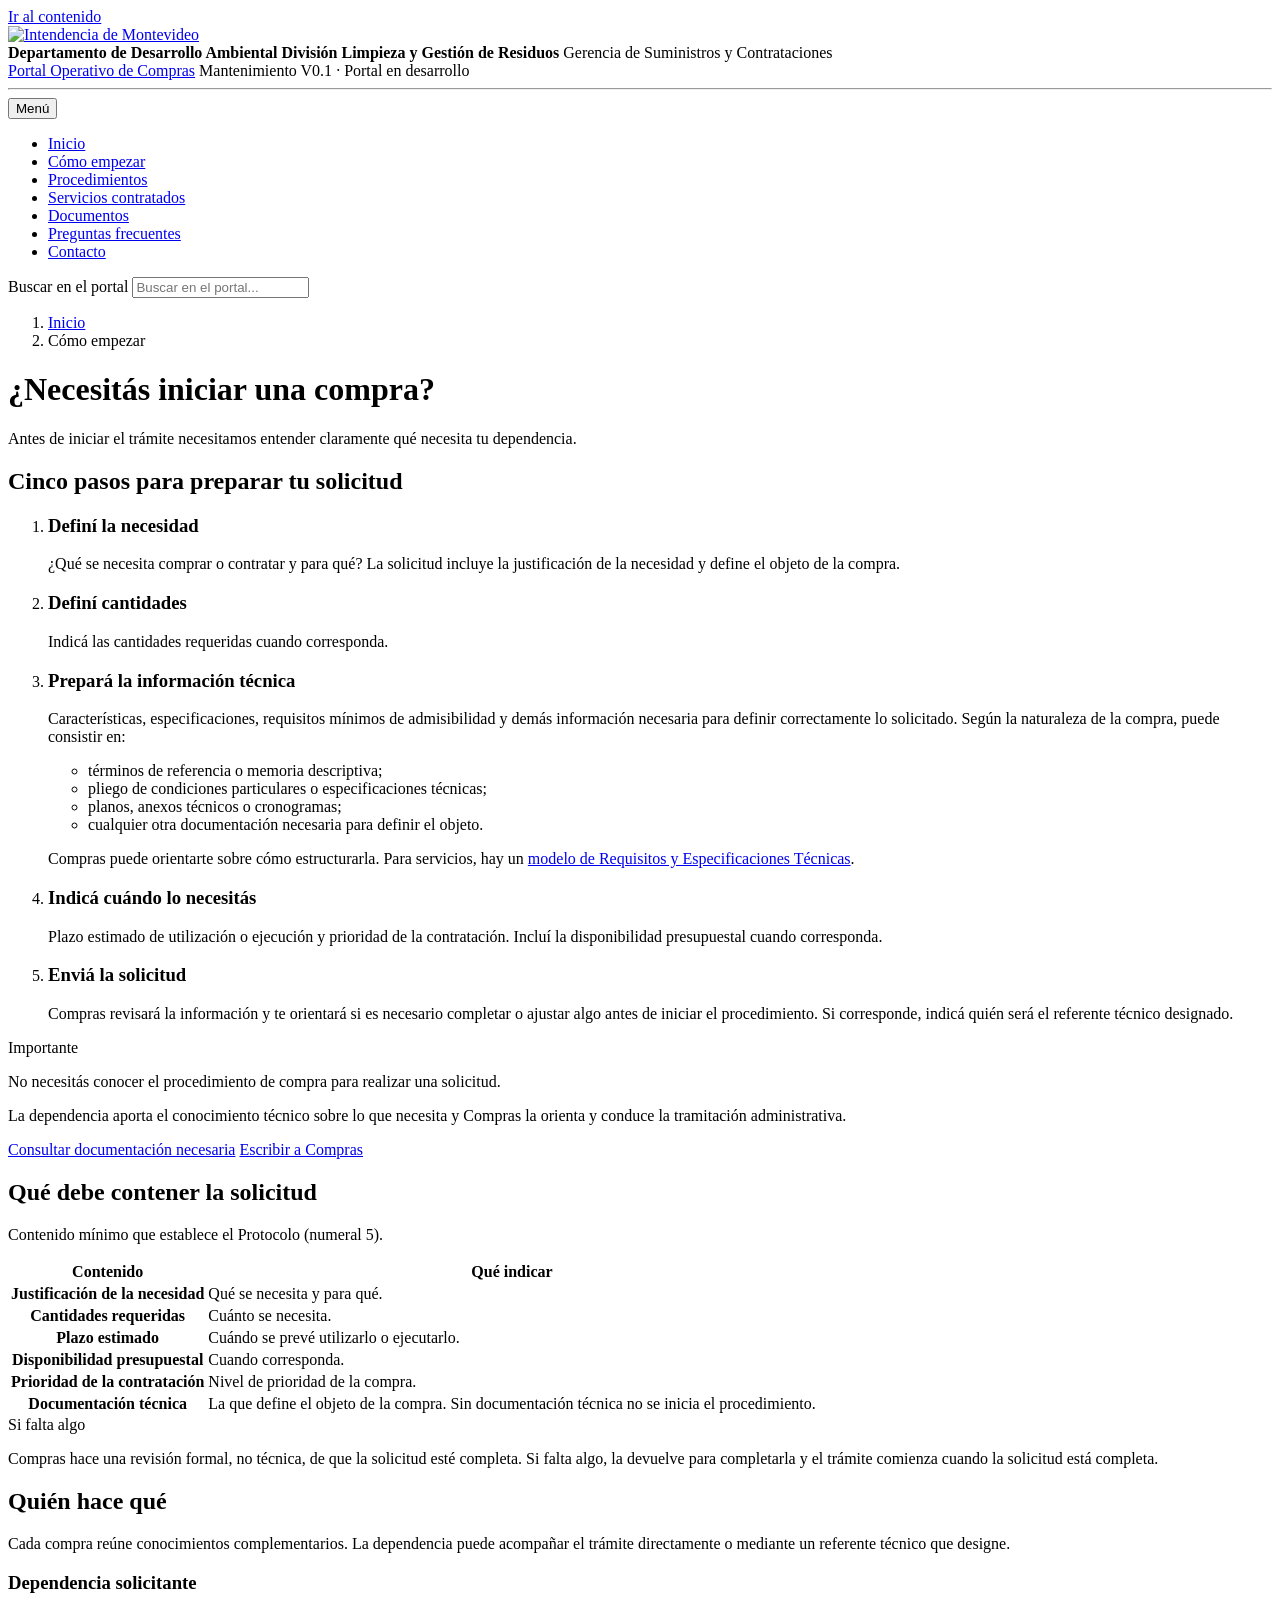
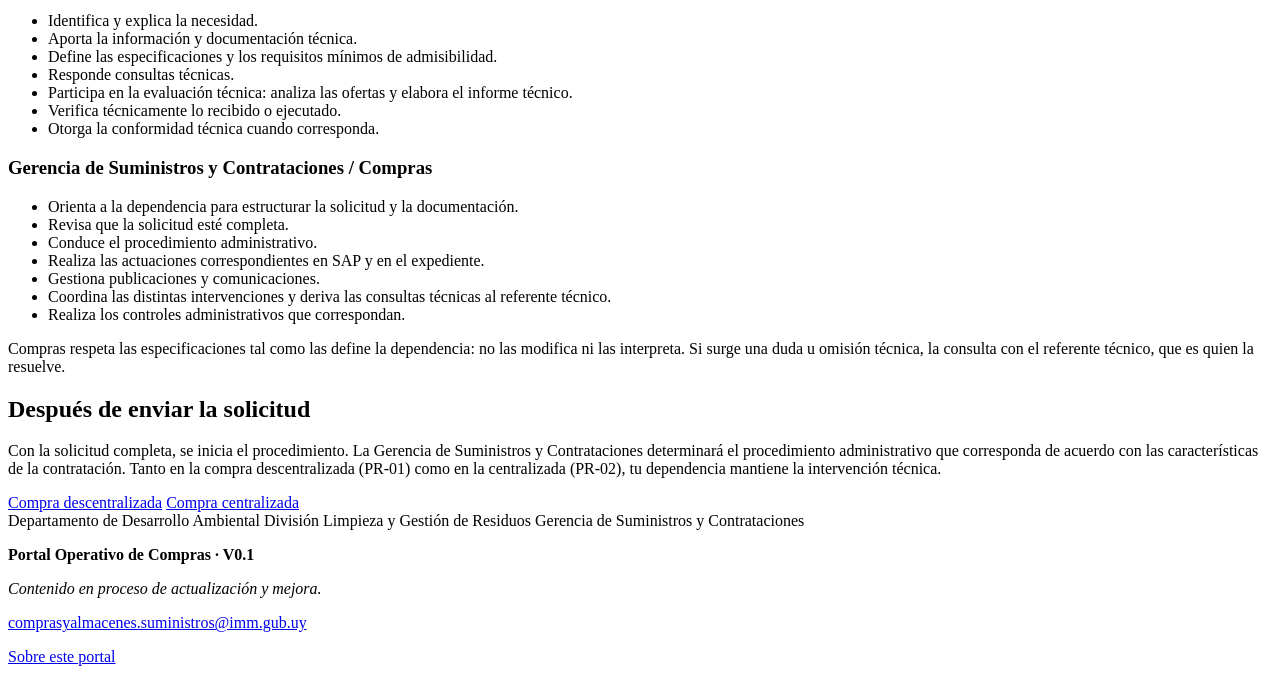
==== como-empezar.html @ 46a8d358 "Add files via upload" ====
<!DOCTYPE html>
<html lang="es-UY">
<head>
  <meta charset="utf-8">
  <meta name="viewport" content="width=device-width, initial-scale=1">
  <title>Cómo empezar · Portal Operativo de Compras</title>
  <meta name="description" content="Qué información preparar y cómo presentar una solicitud de compra.">
  <link rel="stylesheet" href="./css/styles.css">
</head>
<body>
  <a class="skip-link" href="#contenido">Ir al contenido</a>

  <header class="inst-header">
    <div class="container inst-header__inner">
      <div class="inst-brand">
        <!-- EDITAR AQUÍ: logotipo institucional. Reemplazar el archivo assets/img/logo-im.png manteniendo el nombre. -->
        <a href="./index.html" aria-label="Portal Operativo de Compras, inicio">
          <img class="inst-logo" src="./assets/img/logo-im.png" alt="Intendencia de Montevideo" width="190" height="52">
        </a>
        <div class="inst-units">
          <strong class="u-dept">Departamento de Desarrollo Ambiental</strong>
          <strong>División Limpieza y Gestión de Residuos</strong>
          <span>Gerencia de Suministros y Contrataciones</span>
        </div>
      </div>
      <div class="portal-id">
        <a class="portal-id__name" href="./index.html">Portal Operativo de Compras</a>
        <span class="portal-id__sub">Mantenimiento</span>
        <!-- La versión y el estado se editan en js/app.js (CONFIG) -->
        <span class="version-tag"><span data-cfg="version">V0.1</span> · <span data-cfg="estado">Portal en desarrollo</span></span>
      </div>
    </div>
    <hr class="inst-rule">
  </header>

  <nav class="site-nav" aria-label="Navegación principal">
    <div class="container site-nav__inner">
      <button class="nav-toggle" type="button" aria-expanded="false" aria-controls="nav-list">
        <span class="nav-toggle__bars" aria-hidden="true"></span> Menú
      </button>
      <ul class="nav-list" id="nav-list">
          <li><a href="./index.html">Inicio</a></li>
          <li><a href="./como-empezar.html" aria-current="page">Cómo empezar</a></li>
          <li><a href="./procedimientos.html">Procedimientos</a></li>
          <li><a href="./servicios.html">Servicios contratados</a></li>
          <li><a href="./documentos.html">Documentos</a></li>
          <li><a href="./preguntas.html">Preguntas frecuentes</a></li>
          <li><a href="./preguntas.html#contacto">Contacto</a></li>
      </ul>
      <form class="search" id="search-form" role="search" autocomplete="off">
        <label for="search-input">Buscar en el portal</label>
        <input id="search-input" type="search" placeholder="Buscar en el portal..." aria-controls="search-results" aria-expanded="false">
        <ul class="search-results" id="search-results" hidden aria-live="polite"></ul>
      </form>
    </div>
  </nav>

  <main id="contenido" tabindex="-1">
    <div class="container">
      <nav class="breadcrumbs" aria-label="Ruta de navegación">
        <ol><li><a href="./index.html">Inicio</a></li><li aria-current="page">Cómo empezar</li></ol>
      </nav>
    </div>
    <div class="container page-head">
      <h1>¿Necesitás iniciar una compra?</h1>
      <p>Antes de iniciar el trámite necesitamos entender claramente qué necesita tu dependencia.</p>
    </div>

    <section class="section" aria-labelledby="pasos">
      <div class="container">
        <h2 id="pasos">Cinco pasos para preparar tu solicitud</h2>
        <ol class="steps">
          <li>
            <h3>Definí la necesidad</h3>
            <p>¿Qué se necesita comprar o contratar y para qué? La solicitud incluye la justificación de la necesidad y define el objeto de la compra.</p>
          </li>
          <li>
            <h3>Definí cantidades</h3>
            <p>Indicá las cantidades requeridas cuando corresponda.</p>
          </li>
          <li id="documentacion-tecnica">
            <h3>Prepará la información técnica</h3>
            <p>Características, especificaciones, requisitos mínimos de admisibilidad y demás información necesaria para definir correctamente lo solicitado. Según la naturaleza de la compra, puede consistir en:</p>
            <ul>
              <li>términos de referencia o memoria descriptiva;</li>
              <li>pliego de condiciones particulares o especificaciones técnicas;</li>
              <li>planos, anexos técnicos o cronogramas;</li>
              <li>cualquier otra documentación necesaria para definir el objeto.</li>
            </ul>
            <p>Compras puede orientarte sobre cómo estructurarla. Para servicios, hay un <a href="./documentos.html">modelo de Requisitos y Especificaciones Técnicas</a>.</p>
          </li>
          <li>
            <h3>Indicá cuándo lo necesitás</h3>
            <p>Plazo estimado de utilización o ejecución y prioridad de la contratación. Incluí la disponibilidad presupuestal cuando corresponda.</p>
          </li>
          <li>
            <h3>Enviá la solicitud</h3>
            <p>Compras revisará la información y te orientará si es necesario completar o ajustar algo antes de iniciar el procedimiento. Si corresponde, indicá quién será el referente técnico designado.</p>
          </li>
        </ol>

        <div class="notice">
          <span class="notice__label">Importante</span>
          <p>No necesitás conocer el procedimiento de compra para realizar una solicitud.</p>
          <p>La dependencia aporta el conocimiento técnico sobre lo que necesita y Compras la orienta y conduce la tramitación administrativa.</p>
        </div>

        <div class="btn-row">
          <a class="btn" href="./documentos.html">Consultar documentación necesaria</a>
          <a class="btn btn--secondary" data-cfg-mail="Consulta para iniciar una compra" href="mailto:comprasyalmacenes.suministros@imm.gub.uy">Escribir a Compras</a>
        </div>
      </div>
    </section>

    <section class="section section--band" id="contenido-solicitud" aria-labelledby="contenido-titulo">
      <div class="container">
        <h2 id="contenido-titulo">Qué debe contener la solicitud</h2>
        <p class="section-lead">Contenido mínimo que establece el Protocolo (numeral 5).</p>
        <div class="table-wrap">
          <table>
            <thead><tr><th scope="col">Contenido</th><th scope="col">Qué indicar</th></tr></thead>
            <tbody>
              <tr><th scope="row">Justificación de la necesidad</th><td>Qué se necesita y para qué.</td></tr>
              <tr><th scope="row">Cantidades requeridas</th><td>Cuánto se necesita.</td></tr>
              <tr><th scope="row">Plazo estimado</th><td>Cuándo se prevé utilizarlo o ejecutarlo.</td></tr>
              <tr><th scope="row">Disponibilidad presupuestal</th><td>Cuando corresponda.</td></tr>
              <tr><th scope="row">Prioridad de la contratación</th><td>Nivel de prioridad de la compra.</td></tr>
              <tr><th scope="row">Documentación técnica</th><td>La que define el objeto de la compra. Sin documentación técnica no se inicia el procedimiento.</td></tr>
            </tbody>
          </table>
        </div>
        <div class="notice">
          <span class="notice__label">Si falta algo</span>
          <p>Compras hace una revisión formal, no técnica, de que la solicitud esté completa. Si falta algo, la devuelve para completarla y el trámite comienza cuando la solicitud está completa.</p>
        </div>
      </div>
    </section>

    <section class="section" id="quien-hace-que" aria-labelledby="quien-titulo">
      <div class="container">
        <h2 id="quien-titulo">Quién hace qué</h2>
        <p class="section-lead">Cada compra reúne conocimientos complementarios. La dependencia puede acompañar el trámite directamente o mediante un referente técnico que designe.</p>
        <div class="split">
          <div class="split__col">
            <h3>Dependencia solicitante</h3>
            <ul>
              <li>Identifica y explica la necesidad.</li>
              <li>Aporta la información y documentación técnica.</li>
              <li>Define las especificaciones y los requisitos mínimos de admisibilidad.</li>
              <li>Responde consultas técnicas.</li>
              <li>Participa en la evaluación técnica: analiza las ofertas y elabora el informe técnico.</li>
              <li>Verifica técnicamente lo recibido o ejecutado.</li>
              <li>Otorga la conformidad técnica cuando corresponda.</li>
            </ul>
          </div>
          <div class="split__col split__col--compras">
            <h3>Gerencia de Suministros y Contrataciones / Compras</h3>
            <ul>
              <li>Orienta a la dependencia para estructurar la solicitud y la documentación.</li>
              <li>Revisa que la solicitud esté completa.</li>
              <li>Conduce el procedimiento administrativo.</li>
              <li>Realiza las actuaciones correspondientes en SAP y en el expediente.</li>
              <li>Gestiona publicaciones y comunicaciones.</li>
              <li>Coordina las distintas intervenciones y deriva las consultas técnicas al referente técnico.</li>
              <li>Realiza los controles administrativos que correspondan.</li>
            </ul>
          </div>
        </div>
        <p class="measure">Compras respeta las especificaciones tal como las define la dependencia: no las modifica ni las interpreta. Si surge una duda u omisión técnica, la consulta con el referente técnico, que es quien la resuelve.</p>
      </div>
    </section>

    <section class="section section--band" aria-labelledby="despues-solicitud">
      <div class="container">
        <h2 id="despues-solicitud">Después de enviar la solicitud</h2>
        <p class="measure">Con la solicitud completa, se inicia el procedimiento. La Gerencia de Suministros y Contrataciones determinará el procedimiento administrativo que corresponda de acuerdo con las características de la contratación. Tanto en la compra descentralizada (PR-01) como en la centralizada (PR-02), tu dependencia mantiene la intervención técnica.</p>
        <div class="btn-row">
          <a class="btn btn--secondary" href="./procedimientos.html#pr01">Compra descentralizada</a>
          <a class="btn btn--secondary" href="./procedimientos.html#pr02">Compra centralizada</a>
        </div>
      </div>
    </section>
  </main>

  <footer class="site-footer">
    <div class="container site-footer__inner">
      <div class="footer-units">
        <span class="u-dept">Departamento de Desarrollo Ambiental</span>
        <span>División Limpieza y Gestión de Residuos</span>
        <span>Gerencia de Suministros y Contrataciones</span>
      </div>
      <div class="footer-meta">
        <p><strong>Portal Operativo de Compras · <span data-cfg="version">V0.1</span></strong></p>
        <p><em data-cfg="aviso">Contenido en proceso de actualización y mejora.</em></p>
        <p><a data-cfg-mail="" href="mailto:comprasyalmacenes.suministros@imm.gub.uy"><span data-cfg="correo">comprasyalmacenes.suministros@imm.gub.uy</span></a></p>
        <p><a href="./index.html#sobre">Sobre este portal</a></p>
      </div>
    </div>
  </footer>

  <script src="./js/app.js"></script>
</body>
</html>
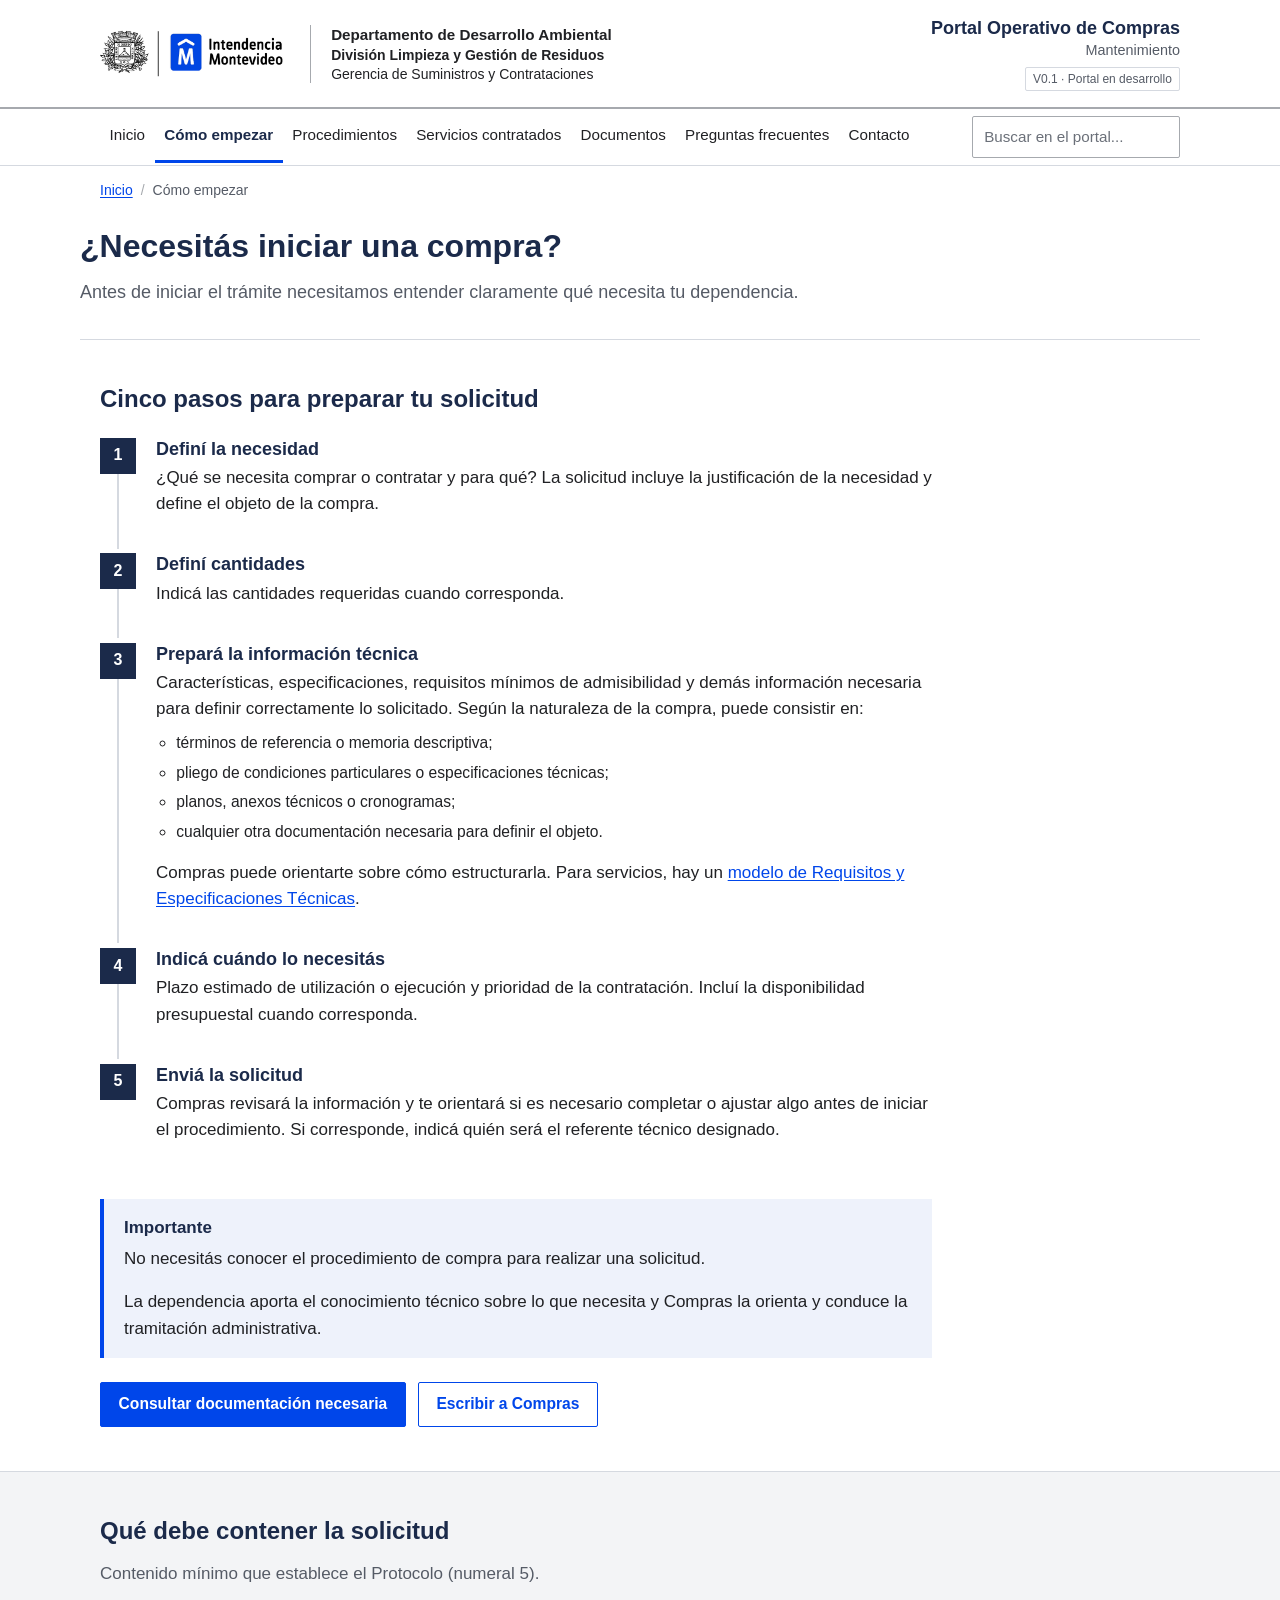
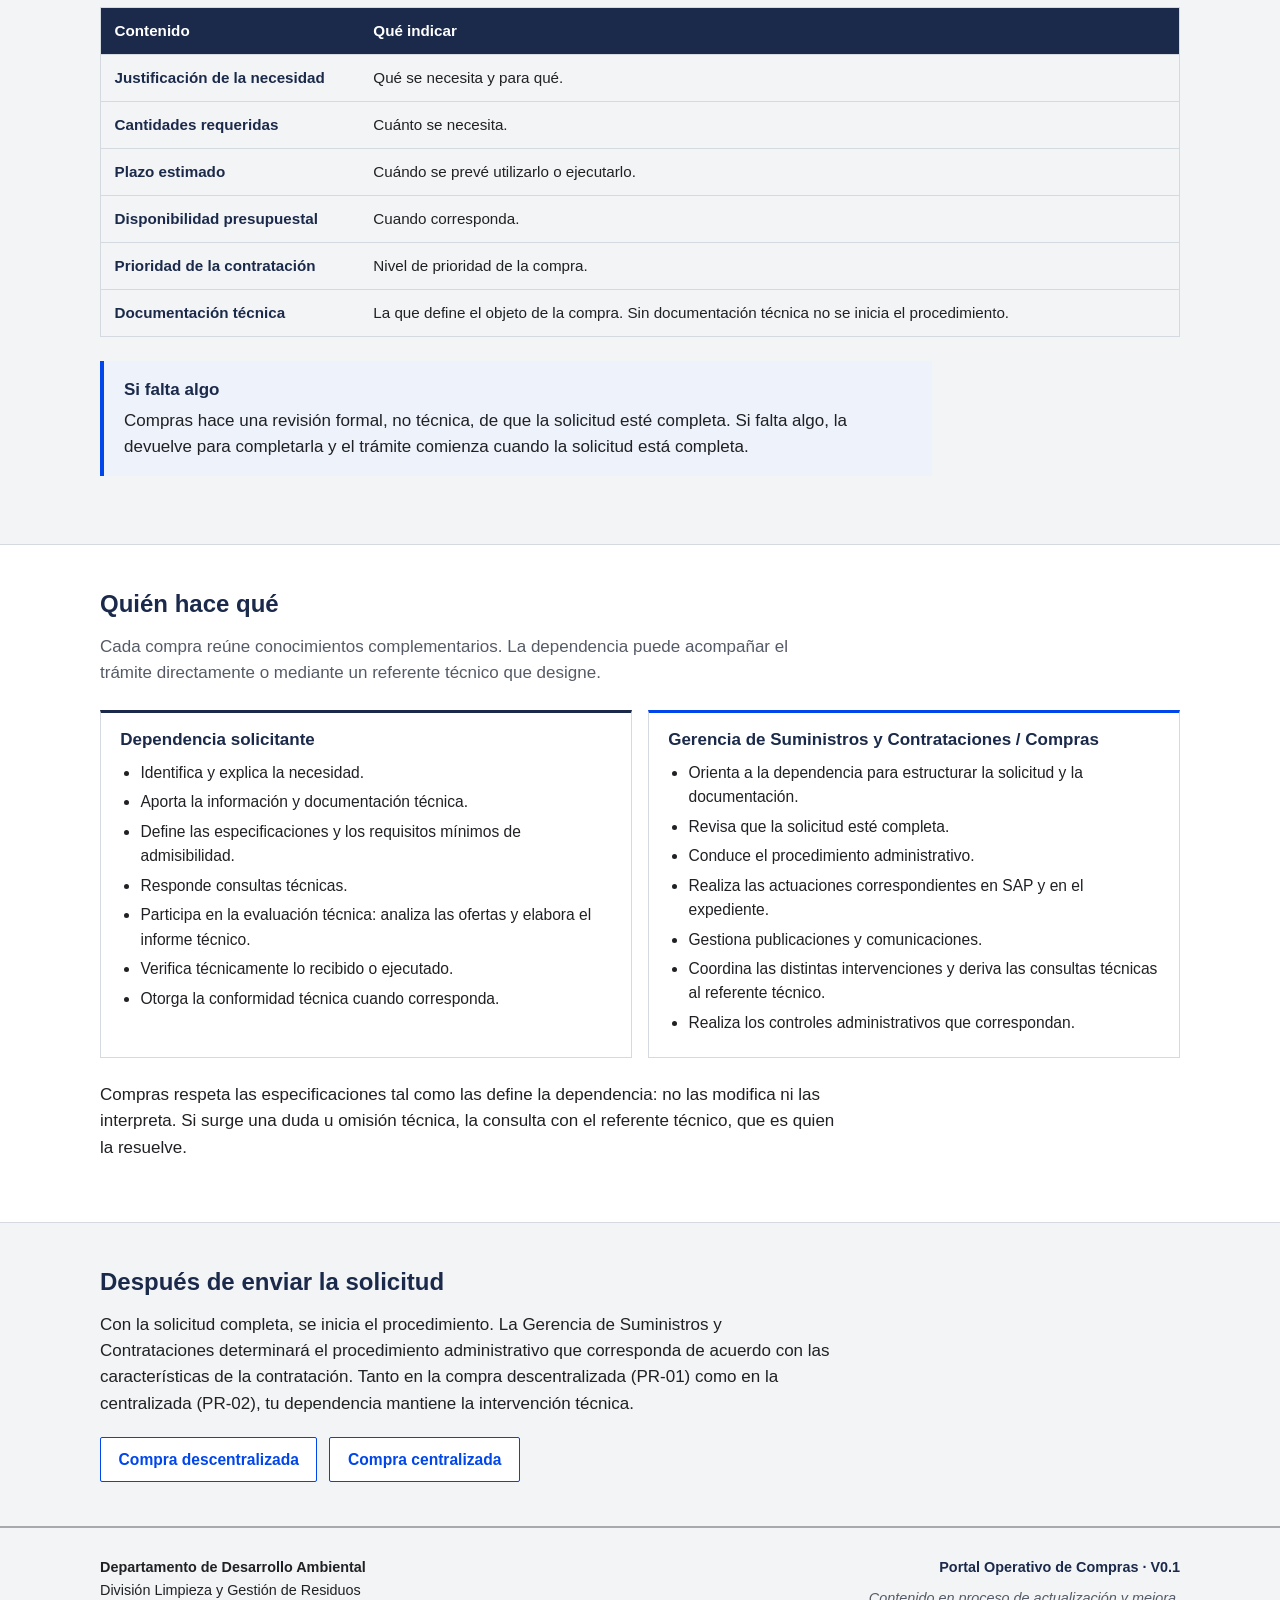
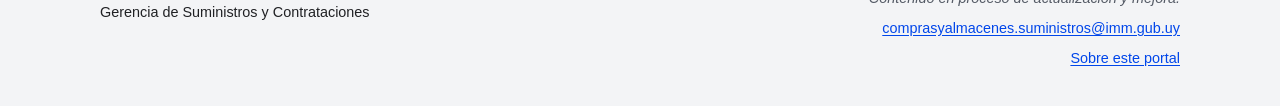
==== commit 115b804b: "correccion" ====
--- a/como-empezar.html
+++ b/como-empezar.html
@@ -5,7 +5,7 @@
   <meta name="viewport" content="width=device-width, initial-scale=1">
   <title>Cómo empezar · Portal Operativo de Compras</title>
   <meta name="description" content="Qué información preparar y cómo presentar una solicitud de compra.">
-  <link rel="stylesheet" href="./css/styles.css">
+  <link rel="stylesheet" href="./styles.css">
 </head>
 <body>
   <a class="skip-link" href="#contenido">Ir al contenido</a>
@@ -15,7 +15,7 @@
       <div class="inst-brand">
         <!-- EDITAR AQUÍ: logotipo institucional. Reemplazar el archivo assets/img/logo-im.png manteniendo el nombre. -->
         <a href="./index.html" aria-label="Portal Operativo de Compras, inicio">
-          <img class="inst-logo" src="./assets/img/logo-im.png" alt="Intendencia de Montevideo" width="190" height="52">
+          <img class="inst-logo" src="./logo-im.png" alt="Intendencia de Montevideo" width="190" height="52">
         </a>
         <div class="inst-units">
           <strong class="u-dept">Departamento de Desarrollo Ambiental</strong>
@@ -198,6 +198,6 @@
     </div>
   </footer>
 
-  <script src="./js/app.js"></script>
+  <script src="./app.js"></script>
 </body>
 </html>
--- a/styles.css
+++ b/styles.css
@@ -0,0 +1,455 @@
+/* =========================================================
+   Portal Operativo de Compras · estilos
+   Paleta tomada de los procedimientos PR-01/02/03:
+   azul marino de flujogramas, grises claros, líneas finas.
+   ========================================================= */
+
+:root {
+  --navy: #1B2A4A;        /* títulos, encabezados de tabla, bloques de proceso */
+  --blue: #0046EA;        /* acento institucional (logotipo IM) */
+  --blue-dark: #0036B5;
+  --ink: #202124;         /* texto principal */
+  --muted: #555B66;       /* texto secundario */
+  --line: #D5D9E0;        /* líneas finas */
+  --rule: #A6A9AE;        /* línea gris del encabezado documental */
+  --band: #F3F4F6;        /* fondos de franja */
+  --tint: #EEF2FB;        /* fondo de aviso informativo */
+  --warn: #8A4B08;        /* aviso de atención (texto y borde) */
+  --warn-bg: #FBF4EA;
+  --white: #FFFFFF;
+  --radius: 2px;
+  --maxw: 1120px;
+  --font: Arial, "Helvetica Neue", Helvetica, sans-serif;
+}
+
+*, *::before, *::after { box-sizing: border-box; }
+
+html { font-size: 100%; -webkit-text-size-adjust: 100%; scroll-padding-top: 1rem; }
+
+body {
+  margin: 0;
+  font-family: var(--font);
+  font-size: 1.0625rem;
+  line-height: 1.55;
+  color: var(--ink);
+  background: var(--white);
+}
+
+img { max-width: 100%; height: auto; }
+
+a { color: var(--blue); text-underline-offset: 2px; }
+a:hover { color: var(--blue-dark); }
+
+:focus-visible {
+  outline: 3px solid var(--blue);
+  outline-offset: 2px;
+}
+
+h1, h2, h3, h4 { color: var(--navy); line-height: 1.25; margin: 0 0 .6em; }
+h1 { font-size: 2rem; }
+h2 { font-size: 1.5rem; }
+h3 { font-size: 1.1875rem; }
+h4 { font-size: 1.0625rem; }
+p { margin: 0 0 1em; }
+ul, ol { margin: 0 0 1em; padding-left: 1.3em; }
+li { margin-bottom: .35em; }
+
+.container { max-width: var(--maxw); margin: 0 auto; padding: 0 1.25rem; }
+.measure { max-width: 46rem; }
+
+.skip-link {
+  position: absolute; left: -9999px; top: 0;
+  background: var(--navy); color: var(--white); padding: .6rem 1rem; z-index: 100;
+}
+.skip-link:focus { left: .5rem; top: .5rem; color: var(--white); }
+
+.visually-hidden {
+  position: absolute !important; width: 1px; height: 1px; overflow: hidden;
+  clip: rect(0 0 0 0); white-space: nowrap;
+}
+
+/* ---------- Encabezado institucional ---------- */
+
+.inst-header { background: var(--white); }
+.inst-header__inner {
+  display: flex; align-items: center; justify-content: space-between;
+  gap: 1.5rem; padding-top: 1.1rem; padding-bottom: 1rem;
+}
+.inst-brand { display: flex; align-items: center; gap: 1.25rem; min-width: 0; }
+.inst-logo { display: block; height: 52px; width: auto; }
+.inst-logo-fallback {
+  font-weight: 700; color: var(--navy); font-size: .95rem; letter-spacing: .02em;
+}
+.inst-units { border-left: 1px solid var(--rule); padding-left: 1.25rem; font-size: .875rem; line-height: 1.35; }
+.inst-units strong { display: block; color: var(--ink); }
+.inst-units .u-dept { font-size: .95rem; }
+.inst-units span { display: block; color: var(--ink); }
+
+.portal-id { text-align: right; flex-shrink: 0; }
+.portal-id__name { display: block; font-weight: 700; color: var(--navy); font-size: 1.125rem; line-height: 1.2; text-decoration: none; }
+.portal-id__name:hover { color: var(--navy); text-decoration: underline; }
+.portal-id__sub { display: block; color: var(--muted); font-size: .9rem; }
+.version-tag {
+  display: inline-block; margin-top: .35rem; font-size: .75rem; color: var(--muted);
+  border: 1px solid var(--line); padding: .1rem .45rem; border-radius: var(--radius);
+}
+
+.inst-rule { border: 0; border-top: 2px solid var(--rule); margin: 0; }
+
+/* ---------- Navegación ---------- */
+
+.site-nav { border-bottom: 1px solid var(--line); background: var(--white); }
+.site-nav__inner { display: flex; align-items: stretch; justify-content: space-between; gap: 1rem; }
+.nav-list { list-style: none; margin: 0; padding: 0; display: flex; flex-wrap: wrap; }
+.nav-list li { margin: 0; }
+.nav-list a {
+  display: block; padding: .85rem .6rem; color: var(--ink); text-decoration: none;
+  font-size: .95rem; border-bottom: 3px solid transparent;
+}
+.nav-list a:hover { color: var(--navy); border-bottom-color: var(--line); }
+.nav-list a[aria-current="page"] { color: var(--navy); font-weight: 700; border-bottom-color: var(--blue); }
+
+.nav-toggle {
+  display: none; align-items: center; gap: .5rem; background: none; border: 1px solid var(--line);
+  border-radius: var(--radius); padding: .55rem .8rem; margin: .5rem 0; font: inherit; font-size: .95rem;
+  color: var(--navy); cursor: pointer; min-height: 44px;
+}
+.nav-toggle__bars { display: inline-block; width: 18px; height: 12px; position: relative; border-top: 2px solid var(--navy); border-bottom: 2px solid var(--navy); }
+.nav-toggle__bars::after { content: ""; position: absolute; left: 0; right: 0; top: 3px; border-top: 2px solid var(--navy); }
+
+/* ---------- Buscador ---------- */
+
+.search { position: relative; display: flex; align-items: center; padding: .45rem 0; }
+.search label { position: absolute; left: -9999px; }
+.search input {
+  width: 13rem; font: inherit; font-size: .95rem; padding: .5rem .7rem; min-height: 40px;
+  border: 1px solid var(--rule); border-radius: var(--radius); color: var(--ink); background: var(--white);
+}
+.search input::placeholder { color: #6B7079; }
+.search-results {
+  position: absolute; right: 0; top: 100%; width: min(28rem, 92vw); z-index: 50;
+  background: var(--white); border: 1px solid var(--rule); border-top: 3px solid var(--navy);
+  list-style: none; margin: 0; padding: 0; max-height: 70vh; overflow-y: auto;
+}
+.search-results[hidden] { display: none; }
+.search-results li { margin: 0; border-bottom: 1px solid var(--line); }
+.search-results li:last-child { border-bottom: 0; }
+.search-results a { display: block; padding: .65rem .85rem; text-decoration: none; color: var(--ink); }
+.search-results a:hover, .search-results a:focus { background: var(--band); }
+.search-results .r-title { display: block; color: var(--navy); font-weight: 700; font-size: .95rem; }
+.search-results .r-page { display: block; color: var(--muted); font-size: .8125rem; }
+.search-results .r-empty { padding: .75rem .85rem; color: var(--muted); font-size: .95rem; }
+
+/* ---------- Estructura de página ---------- */
+
+main { display: block; }
+.section { padding: 2.75rem 0; }
+.section + .section { border-top: 1px solid var(--line); }
+.section--band { background: var(--band); }
+.section-lead { color: var(--muted); font-size: 1.0625rem; max-width: 46rem; }
+
+.breadcrumbs { font-size: .875rem; color: var(--muted); padding: .9rem 0 0; }
+.breadcrumbs ol { list-style: none; margin: 0; padding: 0; display: flex; flex-wrap: wrap; }
+.breadcrumbs li { margin: 0; }
+.breadcrumbs li + li::before { content: "/"; margin: 0 .5rem; color: var(--rule); }
+
+.page-head { padding: 1.5rem 0 2rem; border-bottom: 1px solid var(--line); }
+.page-head h1 { margin-bottom: .4em; }
+.page-head p { font-size: 1.125rem; color: var(--muted); max-width: 46rem; margin: 0; }
+
+/* ---------- Portada ---------- */
+
+.hero { padding: 2.75rem 0 2.25rem; }
+.hero h1 { font-size: 2.375rem; margin-bottom: .35em; }
+.hero__lead { font-size: 1.25rem; color: var(--ink); max-width: 40rem; margin-bottom: .6em; }
+.hero__text { color: var(--muted); max-width: 40rem; }
+
+/* Principio de trabajo conjunto: elemento distintivo del portal */
+.joint {
+  display: grid; grid-template-columns: 1fr 1fr; margin-top: 1.5rem;
+  border: 1px solid var(--navy);
+}
+.joint__col { padding: 1.25rem 1.4rem 1.3rem; }
+.joint__col + .joint__col { border-left: 1px solid var(--navy); }
+.joint__who {
+  display: block; margin: -1.25rem -1.4rem 1rem; padding: .55rem 1.4rem;
+  background: var(--navy); color: var(--white); font-weight: 700; font-size: .95rem;
+}
+.joint__col--compras .joint__who { background: var(--blue); }
+.joint__claim { font-size: 1.125rem; font-weight: 700; color: var(--navy); margin-bottom: .75rem; }
+.joint__col ul { margin: 0; font-size: .975rem; }
+.joint-note { margin-top: 1rem; font-size: .95rem; color: var(--muted); max-width: 52rem; }
+
+/* ---------- Tarjetas de tareas ---------- */
+
+.task-grid { list-style: none; padding: 0; margin: 1.5rem 0 0; display: grid; grid-template-columns: repeat(3, 1fr); gap: 1rem; }
+.task-grid li { margin: 0; }
+.task {
+  position: relative; height: 100%; display: flex; flex-direction: column;
+  border: 1px solid var(--line); border-top: 3px solid var(--navy); border-radius: var(--radius);
+  padding: 1.25rem 1.25rem 1.1rem; background: var(--white);
+}
+.task:hover { border-color: var(--blue); border-top-color: var(--blue); }
+.task h3 { font-size: 1.125rem; margin-bottom: .45em; }
+.task p { color: var(--muted); font-size: .975rem; flex: 1; }
+.task__link { font-weight: 700; text-decoration: none; font-size: .975rem; }
+.task__link::after { content: ""; position: absolute; inset: 0; }
+.task__link:focus-visible { outline: none; }
+.task:focus-within { outline: 3px solid var(--blue); outline-offset: 2px; }
+.task__link span { text-decoration: underline; text-underline-offset: 3px; }
+
+/* ---------- Botones ---------- */
+
+.btn {
+  display: inline-flex; align-items: center; justify-content: center; gap: .4rem;
+  min-height: 44px; padding: .6rem 1.1rem; font: inherit; font-size: .975rem; font-weight: 700;
+  border-radius: var(--radius); border: 1px solid var(--blue); background: var(--blue); color: var(--white);
+  text-decoration: none; cursor: pointer;
+}
+.btn:hover { background: var(--blue-dark); border-color: var(--blue-dark); color: var(--white); }
+.btn--secondary { background: var(--white); color: var(--blue); }
+.btn--secondary:hover { background: var(--tint); color: var(--blue-dark); }
+.btn-row { display: flex; flex-wrap: wrap; gap: .75rem; margin-top: 1.25rem; }
+
+/* ---------- Avisos ---------- */
+
+.notice {
+  border-left: 4px solid var(--blue); background: var(--tint);
+  padding: 1rem 1.25rem; margin: 1.5rem 0; max-width: 52rem;
+}
+.notice__label { display: block; font-weight: 700; color: var(--navy); margin-bottom: .3rem; }
+.notice p:last-child { margin-bottom: 0; }
+.notice--warn { border-left-color: var(--warn); background: var(--warn-bg); }
+.notice--warn .notice__label { color: var(--warn); }
+.notice-source { display: block; font-size: .8125rem; color: var(--muted); margin-top: .4rem; }
+
+/* ---------- Lista de pasos (secuencias reales) ---------- */
+
+.steps { list-style: none; padding: 0; margin: 1.5rem 0 0; counter-reset: step; max-width: 52rem; }
+.steps > li {
+  counter-increment: step; position: relative; margin: 0; padding: 0 0 1.4rem 3.5rem;
+}
+.steps > li::before {
+  content: counter(step); position: absolute; left: 0; top: 0;
+  width: 2.25rem; height: 2.25rem; display: flex; align-items: center; justify-content: center;
+  background: var(--navy); color: var(--white); font-weight: 700; font-size: 1rem;
+}
+.steps > li::after {
+  content: ""; position: absolute; left: calc(1.125rem - 1px); top: 2.25rem; bottom: 0;
+  border-left: 2px solid var(--line);
+}
+.steps > li:last-child::after { display: none; }
+.steps h3 { font-size: 1.125rem; margin: .3rem 0 .3rem; }
+.steps p { margin-bottom: .5em; }
+.steps ul { font-size: .975rem; }
+
+/* ---------- Tablas ---------- */
+
+.table-wrap { overflow-x: auto; margin: 1.25rem 0; border: 1px solid var(--line); }
+table { border-collapse: collapse; width: 100%; font-size: .95rem; }
+th, td { text-align: left; vertical-align: top; padding: .7rem .85rem; border-bottom: 1px solid var(--line); }
+thead th { background: var(--navy); color: var(--white); font-weight: 700; }
+tbody th { background: var(--band); color: var(--navy); font-weight: 700; width: 24%; }
+tbody tr:last-child th, tbody tr:last-child td { border-bottom: 0; }
+td ul { margin: 0; }
+.table-compare td { min-width: 14rem; }
+.table-compare tbody th { min-width: 10rem; }
+
+/* ---------- Procedimientos ---------- */
+
+.subnav { display: flex; flex-wrap: wrap; gap: .5rem; margin-top: 1.25rem; }
+.subnav a {
+  border: 1px solid var(--rule); border-radius: var(--radius); padding: .5rem .85rem;
+  text-decoration: none; color: var(--navy); font-weight: 700; font-size: .95rem; min-height: 44px;
+  display: inline-flex; align-items: center;
+}
+.subnav a:hover { border-color: var(--blue); color: var(--blue); }
+
+.proc-head { display: flex; align-items: baseline; gap: .9rem; flex-wrap: wrap; }
+.proc-code {
+  display: inline-block; background: var(--navy); color: var(--white); font-weight: 700;
+  padding: .2rem .6rem; font-size: 1rem; border-radius: var(--radius);
+}
+
+.facts { display: grid; grid-template-columns: repeat(3, 1fr); gap: 0; margin: 1.25rem 0; border: 1px solid var(--line); }
+.facts div { padding: .9rem 1rem; }
+.facts div + div { border-left: 1px solid var(--line); }
+.facts dt { font-size: .8125rem; color: var(--muted); font-weight: 700; margin-bottom: .25rem; }
+.facts dd { margin: 0; font-size: .95rem; }
+
+.split { display: grid; grid-template-columns: 1fr 1fr; gap: 1rem; margin: 1.5rem 0; }
+.split__col { border: 1px solid var(--line); border-top: 3px solid var(--navy); padding: 1rem 1.2rem .4rem; }
+.split__col--compras { border-top-color: var(--blue); }
+.split__col--u5320 { border-top-color: var(--muted); }
+.split__col h3 { font-size: 1.0625rem; }
+.split__col ul { font-size: .975rem; }
+.split--3 { grid-template-columns: repeat(3, 1fr); }
+
+/* Franja de etapas */
+.stages { list-style: none; padding: 0; margin: 1.5rem 0 0; display: flex; border: 1px solid var(--navy); }
+.stages li { flex: 1; margin: 0; padding: .6rem .7rem; font-size: .875rem; color: var(--navy); font-weight: 700; background: var(--white); position: relative; }
+.stages li + li { border-left: 1px solid var(--navy); }
+.stages .s-n { display: block; font-weight: 400; color: var(--muted); font-size: .78rem; }
+
+/* Actividades por etapa */
+.stage-block { margin-top: 1.75rem; }
+.stage-block > h4 { border-bottom: 2px solid var(--navy); padding-bottom: .35rem; margin-bottom: 0; }
+.acts { list-style: none; margin: 0; padding: 0; }
+.acts > li { display: grid; grid-template-columns: 2.5rem 11.5rem 1fr; gap: .9rem; align-items: start; padding: .75rem 0; border-bottom: 1px solid var(--line); margin: 0; }
+.act-n { display: inline-flex; width: 2rem; height: 2rem; align-items: center; justify-content: center; background: var(--navy); color: var(--white); font-weight: 700; font-size: .9rem; }
+.act-text p { margin: 0 0 .35em; }
+.act-text p:last-child { margin: 0; }
+.act-text ul { margin: .3rem 0 0; font-size: .95rem; }
+.act-rec { display: block; font-size: .8125rem; color: var(--muted); margin-top: .25rem; }
+
+/* Etiquetas de actor: siempre con texto, el color es refuerzo */
+.actor {
+  display: inline-block; font-size: .8125rem; font-weight: 700; padding: .2rem .5rem;
+  border-radius: var(--radius); line-height: 1.3; border: 1px solid;
+}
+.actor--dep { color: var(--navy); border-color: var(--navy); background: var(--white); }
+.actor--compras { color: var(--white); border-color: var(--blue); background: var(--blue); }
+.actor--u5320 { color: var(--white); border-color: var(--navy); background: var(--navy); }
+.actor--empresa { color: var(--ink); border-color: var(--rule); border-style: dashed; background: var(--band); }
+
+.legend { display: flex; flex-wrap: wrap; gap: .5rem 1rem; align-items: center; font-size: .875rem; color: var(--muted); margin-top: 1rem; }
+
+/* ---------- Desplegables (flujograma, FAQ) ---------- */
+
+details { border: 1px solid var(--line); border-radius: var(--radius); margin: .6rem 0; background: var(--white); }
+summary {
+  cursor: pointer; padding: .9rem 2.8rem .9rem 1.1rem; font-weight: 700; color: var(--navy);
+  list-style: none; position: relative; min-height: 44px;
+}
+summary::-webkit-details-marker { display: none; }
+summary::after {
+  content: "+"; position: absolute; right: 1.1rem; top: 50%; transform: translateY(-50%);
+  font-size: 1.4rem; font-weight: 400; color: var(--blue); line-height: 1;
+}
+details[open] > summary::after { content: "\2212"; }
+details[open] > summary { border-bottom: 1px solid var(--line); }
+details > .details-body { padding: 1rem 1.1rem .4rem; }
+details > .details-body img { display: block; margin: 0 auto 1rem; border: 1px solid var(--line); }
+.faq details > .details-body { max-width: 50rem; }
+.faq-group { margin-top: 2rem; }
+.faq-group:first-child { margin-top: 0; }
+
+/* ---------- Guía interactiva ---------- */
+
+.guide fieldset { border: 0; padding: 0; margin: 1.25rem 0 0; }
+.guide legend { font-weight: 700; color: var(--navy); font-size: 1.125rem; margin-bottom: .75rem; padding: 0; }
+.guide-options { display: grid; grid-template-columns: repeat(2, 1fr); gap: .6rem; max-width: 52rem; }
+.guide-option { position: relative; }
+.guide-option input { position: absolute; opacity: 0; width: 1px; height: 1px; }
+.guide-option label {
+  display: flex; align-items: center; gap: .75rem; min-height: 56px; padding: .75rem 1rem;
+  border: 1px solid var(--rule); border-radius: var(--radius); background: var(--white); cursor: pointer; font-size: .975rem;
+  height: 100%;
+}
+.guide-option label::before {
+  content: ""; flex: 0 0 18px; height: 18px; border: 2px solid var(--muted); border-radius: 50%; background: var(--white);
+}
+.guide-option input:checked + label { border-color: var(--navy); box-shadow: inset 0 0 0 1px var(--navy); font-weight: 700; color: var(--navy); }
+.guide-option input:checked + label::before { border-color: var(--navy); background: radial-gradient(var(--navy) 45%, var(--white) 50%); }
+.guide-option input:focus-visible + label { outline: 3px solid var(--blue); outline-offset: 2px; }
+.guide-result { margin-top: 1.25rem; max-width: 52rem; border: 1px solid var(--navy); padding: 1.1rem 1.25rem .5rem; background: var(--white); }
+.guide-result[hidden] { display: none; }
+.guide-result h3 { font-size: 1.125rem; }
+
+/* ---------- Biblioteca de documentos ---------- */
+
+.doc-group { margin-top: 2rem; }
+.doc-group:first-child { margin-top: 0; }
+.doc-group > h2 { font-size: 1.25rem; border-bottom: 2px solid var(--navy); padding-bottom: .4rem; }
+.doc-list { list-style: none; padding: 0; margin: 0; }
+.doc-item {
+  display: grid; grid-template-columns: 5.5rem 1fr auto; gap: 1rem; align-items: center;
+  padding: 1rem 0; border-bottom: 1px solid var(--line); margin: 0;
+}
+.doc-code { font-weight: 700; color: var(--navy); }
+.doc-meta h3 { font-size: 1.0625rem; margin: 0 0 .2rem; }
+.doc-meta p { margin: 0; color: var(--muted); font-size: .9rem; }
+.doc-actions { display: flex; gap: .5rem; flex-wrap: wrap; justify-content: flex-end; }
+.doc-actions .btn { min-height: 40px; padding: .45rem .9rem; font-size: .9rem; }
+.doc-format { font-size: .8125rem; color: var(--muted); font-weight: 400; }
+
+/* ---------- Contacto ---------- */
+
+.contact { border: 1px solid var(--navy); padding: 1.5rem 1.5rem 1.25rem; max-width: 52rem; }
+.contact__mail { font-size: 1.125rem; font-weight: 700; word-break: break-word; }
+
+/* ---------- Pie ---------- */
+
+.site-footer { margin-top: 0; border-top: 2px solid var(--rule); background: var(--band); font-size: .9rem; }
+.site-footer__inner { display: grid; grid-template-columns: 1.3fr 1fr; gap: 1.5rem; padding-top: 1.75rem; padding-bottom: 1.75rem; }
+.site-footer strong { color: var(--navy); }
+.site-footer p { margin: 0 0 .5rem; }
+.footer-units span { display: block; }
+.footer-units .u-dept { font-weight: 700; }
+.footer-meta { text-align: right; }
+.footer-meta em { color: var(--muted); }
+
+/* ---------- Responsive ---------- */
+
+@media (max-width: 1100px) {
+  .nav-list a { padding-left: .45rem; padding-right: .45rem; font-size: .9rem; }
+  .search input { width: 10rem; }
+}
+
+@media (max-width: 960px) {
+  .task-grid { grid-template-columns: repeat(2, 1fr); }
+  .split--3 { grid-template-columns: 1fr; }
+}
+
+@media (max-width: 860px) {
+  .inst-header__inner { flex-direction: column; align-items: flex-start; gap: .9rem; }
+  .portal-id { text-align: left; }
+  .nav-toggle { display: inline-flex; }
+  .site-nav__inner { flex-wrap: wrap; align-items: center; }
+  .nav-list { display: none; flex-direction: column; width: 100%; order: 3; border-top: 1px solid var(--line); }
+  .nav-list.is-open { display: flex; }
+  .nav-list a { padding: .85rem .25rem; border-bottom: 1px solid var(--line); border-left: 3px solid transparent; }
+  .nav-list a[aria-current="page"] { border-bottom-color: var(--line); border-left-color: var(--blue); padding-left: .6rem; }
+  .search { flex: 1; justify-content: flex-end; }
+  .search input { width: 100%; max-width: 16rem; }
+  .joint { grid-template-columns: 1fr; }
+  .joint__col + .joint__col { border-left: 0; border-top: 1px solid var(--navy); }
+  .split { grid-template-columns: 1fr; }
+  .facts { grid-template-columns: 1fr; }
+  .facts div + div { border-left: 0; border-top: 1px solid var(--line); }
+  .stages { flex-direction: column; }
+  .stages li + li { border-left: 0; border-top: 1px solid var(--navy); }
+  .acts > li { grid-template-columns: 2.5rem 1fr; }
+  .acts > li > .act-who { grid-column: 2; }
+  .acts > li > .act-text { grid-column: 2; }
+  .site-footer__inner { grid-template-columns: 1fr; }
+  .footer-meta { text-align: left; }
+}
+
+@media (max-width: 600px) {
+  body { font-size: 1rem; }
+  h1 { font-size: 1.625rem; }
+  .hero h1 { font-size: 1.875rem; }
+  .hero__lead { font-size: 1.125rem; }
+  .task-grid { grid-template-columns: 1fr; }
+  .guide-options { grid-template-columns: 1fr; }
+  .inst-brand { flex-direction: column; align-items: flex-start; gap: .75rem; }
+  .inst-units { border-left: 0; padding-left: 0; }
+  .inst-logo { height: 44px; }
+  .doc-item { grid-template-columns: 1fr; gap: .5rem; }
+  .doc-actions { justify-content: flex-start; }
+  .section { padding: 2rem 0; }
+  .search { width: 100%; order: 2; padding-top: 0; }
+  .search input { max-width: none; }
+  .search-results { left: 0; right: auto; width: 100%; }
+}
+
+@media (prefers-reduced-motion: reduce) {
+  * { scroll-behavior: auto !important; transition: none !important; }
+}
+
+@media print {
+  .site-nav, .search, .skip-link, .btn-row { display: none !important; }
+  details { border: 0; }
+  details > .details-body { display: block; }
+}
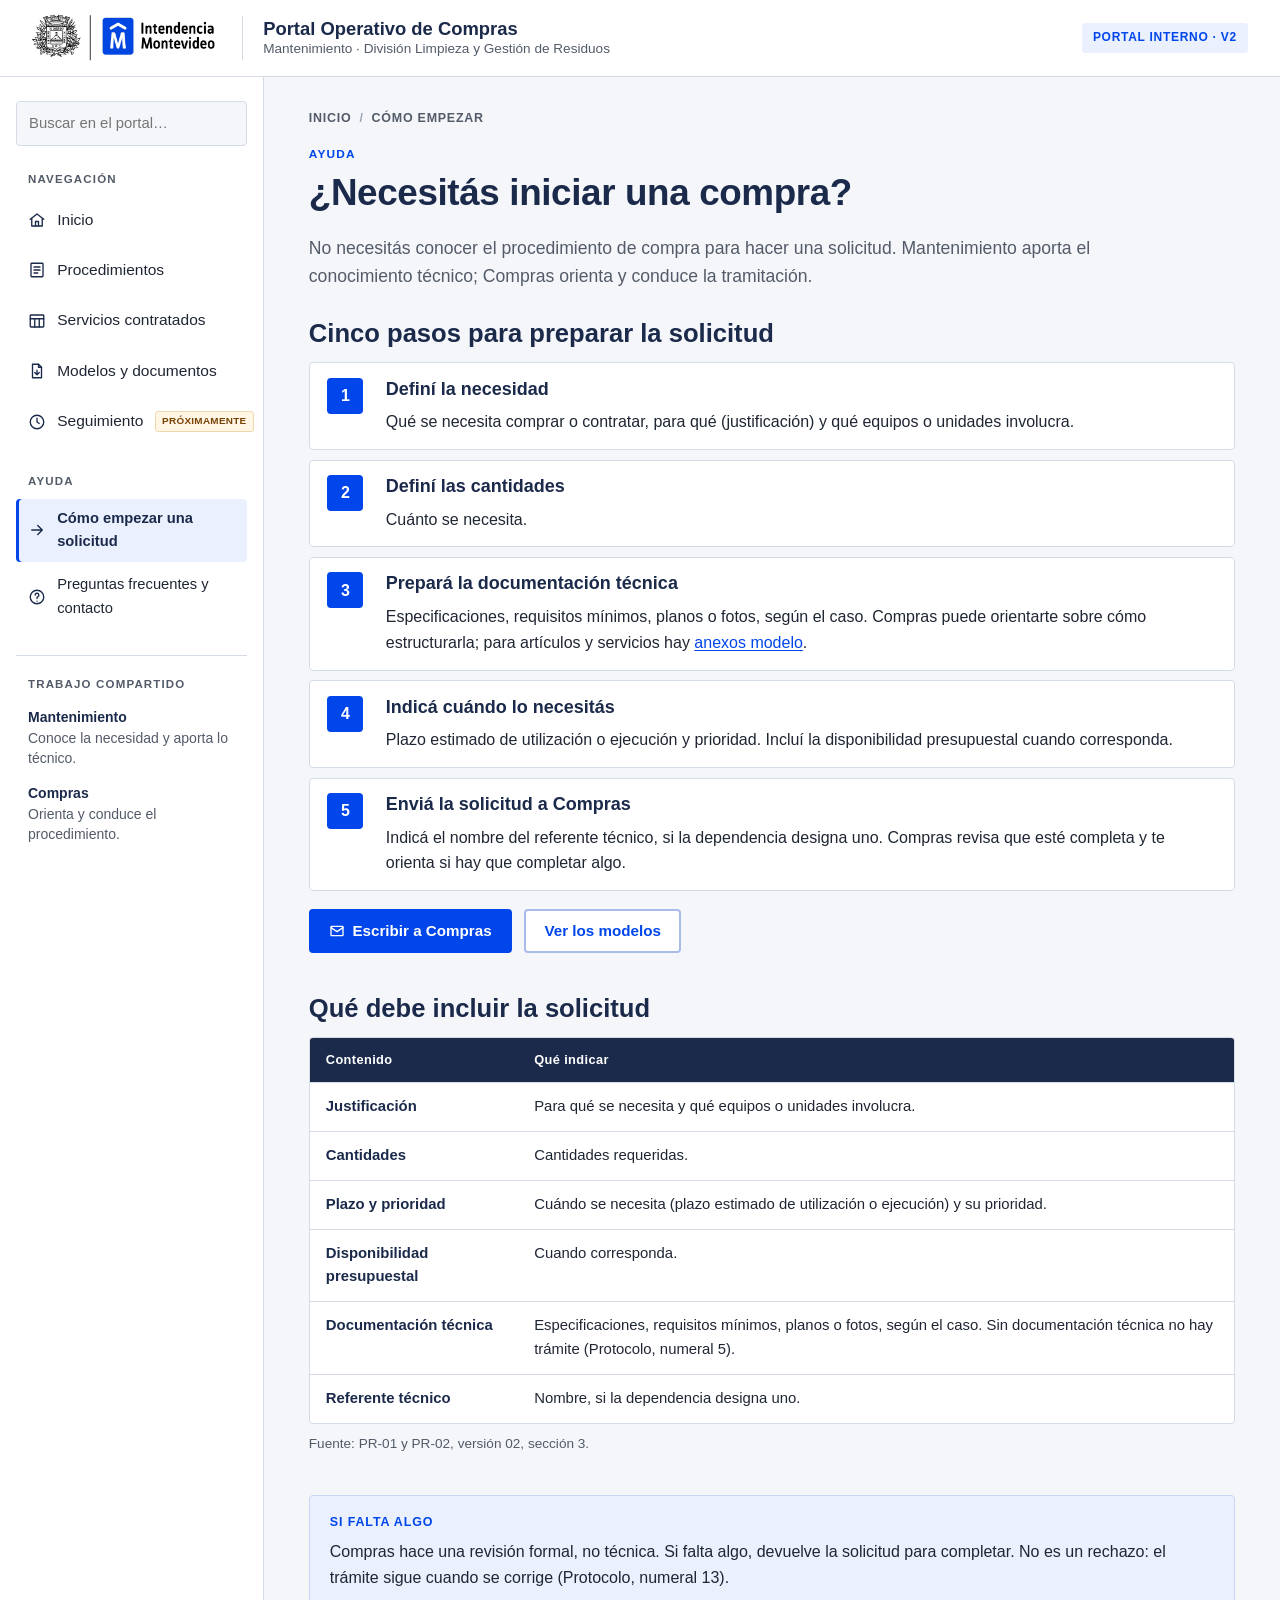
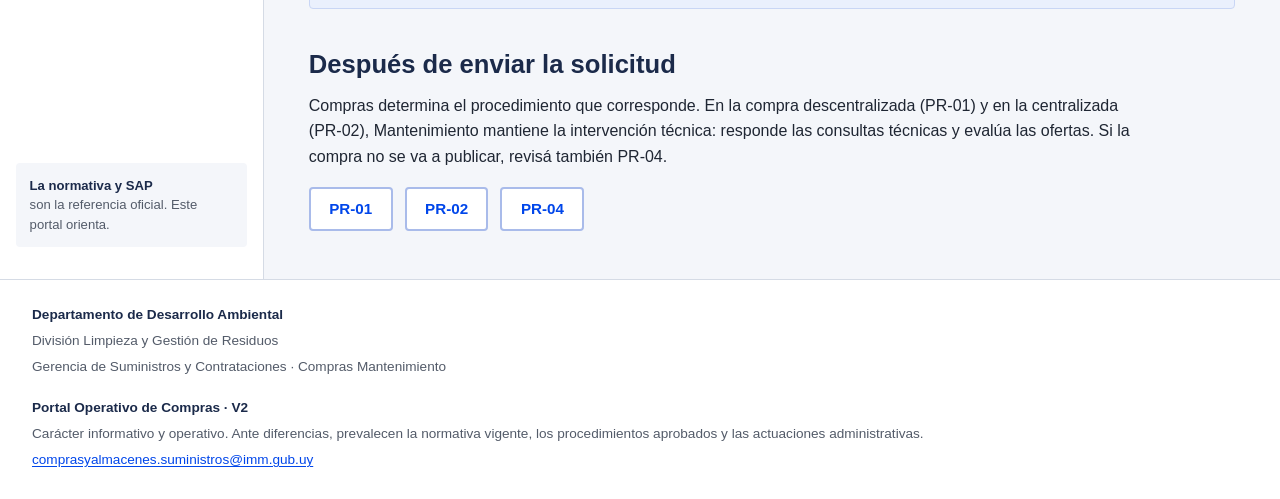
==== commit 95d3a23f: "Actualizacion Portal Version 2" ====
--- a/como-empezar.html
+++ b/como-empezar.html
@@ -3,201 +3,118 @@
 <head>
   <meta charset="utf-8">
   <meta name="viewport" content="width=device-width, initial-scale=1">
-  <title>Cómo empezar · Portal Operativo de Compras</title>
-  <meta name="description" content="Qué información preparar y cómo presentar una solicitud de compra.">
-  <link rel="stylesheet" href="./styles.css">
+  <title>Cómo empezar una solicitud · Portal Operativo de Compras</title>
+  <meta name="description" content="Cómo preparar y presentar una solicitud de compra a Compras.">
+  <link rel="icon" href="assets/img/logo-im.png">
+  <link rel="stylesheet" href="assets/css/styles.css">
 </head>
 <body>
   <a class="skip-link" href="#contenido">Ir al contenido</a>
 
-  <header class="inst-header">
-    <div class="container inst-header__inner">
-      <div class="inst-brand">
-        <!-- EDITAR AQUÍ: logotipo institucional. Reemplazar el archivo assets/img/logo-im.png manteniendo el nombre. -->
-        <a href="./index.html" aria-label="Portal Operativo de Compras, inicio">
-          <img class="inst-logo" src="./logo-im.png" alt="Intendencia de Montevideo" width="190" height="52">
-        </a>
-        <div class="inst-units">
-          <strong class="u-dept">Departamento de Desarrollo Ambiental</strong>
-          <strong>División Limpieza y Gestión de Residuos</strong>
-          <span>Gerencia de Suministros y Contrataciones</span>
-        </div>
+  <header class="top">
+    <div class="top__inner">
+      <!-- EDITAR AQUÍ: logotipo institucional. Reemplazar assets/img/logo-im.png manteniendo el nombre. -->
+      <a class="top__logo" href="index.html"><img src="assets/img/logo-im.png" alt="Intendencia de Montevideo" width="640" height="175"></a>
+      <span class="top__sep" aria-hidden="true"></span>
+      <div class="top__id">
+        <a class="top__name" href="index.html">Portal Operativo de Compras</a>
+        <span class="top__sub">Mantenimiento · División Limpieza y Gestión de Residuos</span>
       </div>
-      <div class="portal-id">
-        <a class="portal-id__name" href="./index.html">Portal Operativo de Compras</a>
-        <span class="portal-id__sub">Mantenimiento</span>
-        <!-- La versión y el estado se editan en js/app.js (CONFIG) -->
-        <span class="version-tag"><span data-cfg="version">V0.1</span> · <span data-cfg="estado">Portal en desarrollo</span></span>
-      </div>
+      <span class="top__tag">Portal interno · <span data-cfg="version">V2</span></span>
+      <button class="nav-toggle" type="button" aria-expanded="false" aria-controls="menu"><span class="nav-toggle__bars" aria-hidden="true"></span>Menú</button>
     </div>
-    <hr class="inst-rule">
   </header>
 
-  <nav class="site-nav" aria-label="Navegación principal">
-    <div class="container site-nav__inner">
-      <button class="nav-toggle" type="button" aria-expanded="false" aria-controls="nav-list">
-        <span class="nav-toggle__bars" aria-hidden="true"></span> Menú
-      </button>
-      <ul class="nav-list" id="nav-list">
-          <li><a href="./index.html">Inicio</a></li>
-          <li><a href="./como-empezar.html" aria-current="page">Cómo empezar</a></li>
-          <li><a href="./procedimientos.html">Procedimientos</a></li>
-          <li><a href="./servicios.html">Servicios contratados</a></li>
-          <li><a href="./documentos.html">Documentos</a></li>
-          <li><a href="./preguntas.html">Preguntas frecuentes</a></li>
-          <li><a href="./preguntas.html#contacto">Contacto</a></li>
-      </ul>
-      <form class="search" id="search-form" role="search" autocomplete="off">
+  <div class="layout">
+    <aside class="side" id="menu" aria-label="Menú del portal">
+      <form class="search" id="search-form" role="search" autocomplete="off" hidden>
         <label for="search-input">Buscar en el portal</label>
-        <input id="search-input" type="search" placeholder="Buscar en el portal..." aria-controls="search-results" aria-expanded="false">
+        <input id="search-input" type="search" placeholder="Buscar en el portal…" aria-controls="search-results" aria-expanded="false">
         <ul class="search-results" id="search-results" hidden aria-live="polite"></ul>
       </form>
-    </div>
-  </nav>
+      <nav class="side-nav" aria-label="Navegación principal">
+        <p class="side__label">Navegación</p>
+        <ul><li><a href="index.html"><svg viewBox="0 0 24 24" aria-hidden="true" focusable="false"><path d="M3 11l9-7 9 7"/><path d="M5 10v10h14V10"/><path d="M10 20v-6h4v6"/></svg><span>Inicio</span></a></li><li><a href="procedimientos.html"><svg viewBox="0 0 24 24" aria-hidden="true" focusable="false"><rect x="4" y="3" width="16" height="18" rx="1"/><path d="M8 8h8M8 12h8M8 16h5"/></svg><span>Procedimientos</span></a></li><li><a href="servicios.html"><svg viewBox="0 0 24 24" aria-hidden="true" focusable="false"><rect x="3" y="4" width="18" height="16" rx="1"/><path d="M3 9h18M9 9v11M15 9v11"/></svg><span>Servicios contratados</span></a></li><li><a href="documentos.html"><svg viewBox="0 0 24 24" aria-hidden="true" focusable="false"><path d="M14 3H6v18h12V7z"/><path d="M14 3v4h4"/><path d="M12 11v6M9 14l3 3 3-3"/></svg><span>Modelos y documentos</span></a></li><li><a href="seguimiento.html"><svg viewBox="0 0 24 24" aria-hidden="true" focusable="false"><circle cx="12" cy="12" r="9"/><path d="M12 7v5l3 2"/></svg><span>Seguimiento</span><span class="pill pill--soon">Próximamente</span></a></li></ul>
+      </nav>
+      <nav class="side-nav side-nav--sec" aria-label="Ayuda">
+        <p class="side__label">Ayuda</p>
+        <ul><li><a href="como-empezar.html" aria-current="page"><svg viewBox="0 0 24 24" aria-hidden="true" focusable="false"><path d="M5 12h14M13 6l6 6-6 6"/></svg><span>Cómo empezar una solicitud</span></a></li><li><a href="preguntas.html"><svg viewBox="0 0 24 24" aria-hidden="true" focusable="false"><circle cx="12" cy="12" r="9"/><path d="M9.5 9.5a2.5 2.5 0 1 1 3.5 2.3c-.6.3-1 .9-1 1.6V14"/><path d="M12 17.5v.01"/></svg><span>Preguntas frecuentes y contacto</span></a></li></ul>
+      </nav>
+      <div class="side__shared">
+        <p class="side__label" style="margin-left:0">Trabajo compartido</p>
+        <strong>Mantenimiento</strong>
+        <p>Conoce la necesidad y aporta lo técnico.</p>
+        <strong>Compras</strong>
+        <p>Orienta y conduce el procedimiento.</p>
+      </div>
+      <div class="side__note"><strong>La normativa y SAP</strong>son la referencia oficial. Este portal orienta.</div>
+    </aside>
 
-  <main id="contenido" tabindex="-1">
-    <div class="container">
-      <nav class="breadcrumbs" aria-label="Ruta de navegación">
-        <ol><li><a href="./index.html">Inicio</a></li><li aria-current="page">Cómo empezar</li></ol>
-      </nav>
-    </div>
-    <div class="container page-head">
-      <h1>¿Necesitás iniciar una compra?</h1>
-      <p>Antes de iniciar el trámite necesitamos entender claramente qué necesita tu dependencia.</p>
-    </div>
+    <main id="contenido" tabindex="-1">
+      <div class="wrap">
+        <nav aria-label="Ruta de navegación"><ol class="crumbs"><li><a href="index.html">Inicio</a></li><li aria-current="page">Cómo empezar</li></ol></nav>
+        <header class="page-head">
+          <span class="eyebrow">Ayuda</span>
+          <h1>¿Necesitás iniciar una compra?</h1>
+          <p class="lead">No necesitás conocer el procedimiento de compra para hacer una solicitud. Mantenimiento aporta el conocimiento técnico; Compras orienta y conduce la tramitación.</p>
+        </header>
 
-    <section class="section" aria-labelledby="pasos">
-      <div class="container">
-        <h2 id="pasos">Cinco pasos para preparar tu solicitud</h2>
-        <ol class="steps">
-          <li>
-            <h3>Definí la necesidad</h3>
-            <p>¿Qué se necesita comprar o contratar y para qué? La solicitud incluye la justificación de la necesidad y define el objeto de la compra.</p>
-          </li>
-          <li>
-            <h3>Definí cantidades</h3>
-            <p>Indicá las cantidades requeridas cuando corresponda.</p>
-          </li>
-          <li id="documentacion-tecnica">
-            <h3>Prepará la información técnica</h3>
-            <p>Características, especificaciones, requisitos mínimos de admisibilidad y demás información necesaria para definir correctamente lo solicitado. Según la naturaleza de la compra, puede consistir en:</p>
-            <ul>
-              <li>términos de referencia o memoria descriptiva;</li>
-              <li>pliego de condiciones particulares o especificaciones técnicas;</li>
-              <li>planos, anexos técnicos o cronogramas;</li>
-              <li>cualquier otra documentación necesaria para definir el objeto.</li>
-            </ul>
-            <p>Compras puede orientarte sobre cómo estructurarla. Para servicios, hay un <a href="./documentos.html">modelo de Requisitos y Especificaciones Técnicas</a>.</p>
-          </li>
-          <li>
-            <h3>Indicá cuándo lo necesitás</h3>
-            <p>Plazo estimado de utilización o ejecución y prioridad de la contratación. Incluí la disponibilidad presupuestal cuando corresponda.</p>
-          </li>
-          <li>
-            <h3>Enviá la solicitud</h3>
-            <p>Compras revisará la información y te orientará si es necesario completar o ajustar algo antes de iniciar el procedimiento. Si corresponde, indicá quién será el referente técnico designado.</p>
-          </li>
-        </ol>
+        <section class="section" style="margin-top:0" aria-labelledby="cinco">
+          <h2 id="cinco">Cinco pasos para preparar la solicitud</h2>
+          <ol class="steps">
+            <li class="step step--dep"><span class="step__n" aria-hidden="true">1</span><div><h3>Definí la necesidad</h3><p>Qué se necesita comprar o contratar, para qué (justificación) y qué equipos o unidades involucra.</p></div></li>
+            <li class="step step--dep"><span class="step__n" aria-hidden="true">2</span><div><h3>Definí las cantidades</h3><p>Cuánto se necesita.</p></div></li>
+            <li class="step step--dep"><span class="step__n" aria-hidden="true">3</span><div><h3>Prepará la documentación técnica</h3><p>Especificaciones, requisitos mínimos, planos o fotos, según el caso. Compras puede orientarte sobre cómo estructurarla; para artículos y servicios hay <a href="documentos.html#modelos">anexos modelo</a>.</p></div></li>
+            <li class="step step--dep"><span class="step__n" aria-hidden="true">4</span><div><h3>Indicá cuándo lo necesitás</h3><p>Plazo estimado de utilización o ejecución y prioridad. Incluí la disponibilidad presupuestal cuando corresponda.</p></div></li>
+            <li class="step step--dep"><span class="step__n" aria-hidden="true">5</span><div><h3>Enviá la solicitud a Compras</h3><p>Indicá el nombre del referente técnico, si la dependencia designa uno. Compras revisa que esté completa y te orienta si hay que completar algo.</p></div></li>
+          </ol>
+          <div class="btn-row"><a class="btn" href="mailto:comprasyalmacenes.suministros@imm.gub.uy?subject=Solicitud%20de%20compra"><svg viewBox="0 0 24 24" aria-hidden="true" focusable="false"><rect x="3" y="5" width="18" height="14" rx="1"/><path d="M3 7l9 6 9-6"/></svg>Escribir a Compras</a><a class="btn btn--sec" href="documentos.html#modelos">Ver los modelos</a></div>
+        </section>
 
-        <div class="notice">
-          <span class="notice__label">Importante</span>
-          <p>No necesitás conocer el procedimiento de compra para realizar una solicitud.</p>
-          <p>La dependencia aporta el conocimiento técnico sobre lo que necesita y Compras la orienta y conduce la tramitación administrativa.</p>
-        </div>
-
-        <div class="btn-row">
-          <a class="btn" href="./documentos.html">Consultar documentación necesaria</a>
-          <a class="btn btn--secondary" data-cfg-mail="Consulta para iniciar una compra" href="mailto:comprasyalmacenes.suministros@imm.gub.uy">Escribir a Compras</a>
-        </div>
-      </div>
-    </section>
-
-    <section class="section section--band" id="contenido-solicitud" aria-labelledby="contenido-titulo">
-      <div class="container">
-        <h2 id="contenido-titulo">Qué debe contener la solicitud</h2>
-        <p class="section-lead">Contenido mínimo que establece el Protocolo (numeral 5).</p>
-        <div class="table-wrap">
-          <table>
+        <section class="section" aria-labelledby="contenido-t">
+          <h2 id="contenido-t">Qué debe incluir la solicitud</h2>
+          <div class="table-wrap"><table class="stack">
             <thead><tr><th scope="col">Contenido</th><th scope="col">Qué indicar</th></tr></thead>
             <tbody>
-              <tr><th scope="row">Justificación de la necesidad</th><td>Qué se necesita y para qué.</td></tr>
-              <tr><th scope="row">Cantidades requeridas</th><td>Cuánto se necesita.</td></tr>
-              <tr><th scope="row">Plazo estimado</th><td>Cuándo se prevé utilizarlo o ejecutarlo.</td></tr>
-              <tr><th scope="row">Disponibilidad presupuestal</th><td>Cuando corresponda.</td></tr>
-              <tr><th scope="row">Prioridad de la contratación</th><td>Nivel de prioridad de la compra.</td></tr>
-              <tr><th scope="row">Documentación técnica</th><td>La que define el objeto de la compra. Sin documentación técnica no se inicia el procedimiento.</td></tr>
-            </tbody>
-          </table>
-        </div>
-        <div class="notice">
-          <span class="notice__label">Si falta algo</span>
-          <p>Compras hace una revisión formal, no técnica, de que la solicitud esté completa. Si falta algo, la devuelve para completarla y el trámite comienza cuando la solicitud está completa.</p>
-        </div>
+              <tr><th scope="row">Justificación</th><td data-label="Qué indicar">Para qué se necesita y qué equipos o unidades involucra.</td></tr>
+              <tr><th scope="row">Cantidades</th><td data-label="Qué indicar">Cantidades requeridas.</td></tr>
+              <tr><th scope="row">Plazo y prioridad</th><td data-label="Qué indicar">Cuándo se necesita (plazo estimado de utilización o ejecución) y su prioridad.</td></tr>
+              <tr><th scope="row">Disponibilidad presupuestal</th><td data-label="Qué indicar">Cuando corresponda.</td></tr>
+              <tr><th scope="row">Documentación técnica</th><td data-label="Qué indicar">Especificaciones, requisitos mínimos, planos o fotos, según el caso. Sin documentación técnica no hay trámite (Protocolo, numeral 5).</td></tr>
+              <tr><th scope="row">Referente técnico</th><td data-label="Qué indicar">Nombre, si la dependencia designa uno.</td></tr>
+            </tbody></table></div>
+          <p class="small" style="margin-top:.6rem">Fuente: PR-01 y PR-02, versión 02, sección 3.</p>
+        </section>
+
+        <section class="section" aria-labelledby="falta">
+          <div class="note">
+            <span class="note__title" id="falta">Si falta algo</span>
+            <p>Compras hace una revisión formal, no técnica. Si falta algo, devuelve la solicitud para completar. No es un rechazo: el trámite sigue cuando se corrige (Protocolo, numeral 13).</p>
+          </div>
+        </section>
+
+        <section class="section" aria-labelledby="despues">
+          <h2 id="despues">Después de enviar la solicitud</h2>
+          <p class="measure">Compras determina el procedimiento que corresponde. En la compra descentralizada (PR-01) y en la centralizada (PR-02), Mantenimiento mantiene la intervención técnica: responde las consultas técnicas y evalúa las ofertas. Si la compra no se va a publicar, revisá también PR-04.</p>
+          <div class="btn-row"><a class="btn btn--sec" href="pr-01.html">PR-01</a><a class="btn btn--sec" href="pr-02.html">PR-02</a><a class="btn btn--sec" href="pr-04.html">PR-04</a></div>
+        </section>
       </div>
-    </section>
+    </main>
+  </div>
 
-    <section class="section" id="quien-hace-que" aria-labelledby="quien-titulo">
-      <div class="container">
-        <h2 id="quien-titulo">Quién hace qué</h2>
-        <p class="section-lead">Cada compra reúne conocimientos complementarios. La dependencia puede acompañar el trámite directamente o mediante un referente técnico que designe.</p>
-        <div class="split">
-          <div class="split__col">
-            <h3>Dependencia solicitante</h3>
-            <ul>
-              <li>Identifica y explica la necesidad.</li>
-              <li>Aporta la información y documentación técnica.</li>
-              <li>Define las especificaciones y los requisitos mínimos de admisibilidad.</li>
-              <li>Responde consultas técnicas.</li>
-              <li>Participa en la evaluación técnica: analiza las ofertas y elabora el informe técnico.</li>
-              <li>Verifica técnicamente lo recibido o ejecutado.</li>
-              <li>Otorga la conformidad técnica cuando corresponda.</li>
-            </ul>
-          </div>
-          <div class="split__col split__col--compras">
-            <h3>Gerencia de Suministros y Contrataciones / Compras</h3>
-            <ul>
-              <li>Orienta a la dependencia para estructurar la solicitud y la documentación.</li>
-              <li>Revisa que la solicitud esté completa.</li>
-              <li>Conduce el procedimiento administrativo.</li>
-              <li>Realiza las actuaciones correspondientes en SAP y en el expediente.</li>
-              <li>Gestiona publicaciones y comunicaciones.</li>
-              <li>Coordina las distintas intervenciones y deriva las consultas técnicas al referente técnico.</li>
-              <li>Realiza los controles administrativos que correspondan.</li>
-            </ul>
-          </div>
-        </div>
-        <p class="measure">Compras respeta las especificaciones tal como las define la dependencia: no las modifica ni las interpreta. Si surge una duda u omisión técnica, la consulta con el referente técnico, que es quien la resuelve.</p>
-      </div>
-    </section>
-
-    <section class="section section--band" aria-labelledby="despues-solicitud">
-      <div class="container">
-        <h2 id="despues-solicitud">Después de enviar la solicitud</h2>
-        <p class="measure">Con la solicitud completa, se inicia el procedimiento. La Gerencia de Suministros y Contrataciones determinará el procedimiento administrativo que corresponda de acuerdo con las características de la contratación. Tanto en la compra descentralizada (PR-01) como en la centralizada (PR-02), tu dependencia mantiene la intervención técnica.</p>
-        <div class="btn-row">
-          <a class="btn btn--secondary" href="./procedimientos.html#pr01">Compra descentralizada</a>
-          <a class="btn btn--secondary" href="./procedimientos.html#pr02">Compra centralizada</a>
-        </div>
-      </div>
-    </section>
-  </main>
-
-  <footer class="site-footer">
-    <div class="container site-footer__inner">
-      <div class="footer-units">
-        <span class="u-dept">Departamento de Desarrollo Ambiental</span>
-        <span>División Limpieza y Gestión de Residuos</span>
-        <span>Gerencia de Suministros y Contrataciones</span>
-      </div>
-      <div class="footer-meta">
-        <p><strong>Portal Operativo de Compras · <span data-cfg="version">V0.1</span></strong></p>
-        <p><em data-cfg="aviso">Contenido en proceso de actualización y mejora.</em></p>
-        <p><a data-cfg-mail="" href="mailto:comprasyalmacenes.suministros@imm.gub.uy"><span data-cfg="correo">comprasyalmacenes.suministros@imm.gub.uy</span></a></p>
-        <p><a href="./index.html#sobre">Sobre este portal</a></p>
-      </div>
+  <footer class="foot">
+    <div>
+      <p><strong>Departamento de Desarrollo Ambiental</strong></p>
+      <p>División Limpieza y Gestión de Residuos</p>
+      <p>Gerencia de Suministros y Contrataciones · Compras Mantenimiento</p>
+    </div>
+    <div>
+      <p><strong>Portal Operativo de Compras · <span data-cfg="version">V2</span></strong></p>
+      <p>Carácter informativo y operativo. Ante diferencias, prevalecen la normativa vigente, los procedimientos aprobados y las actuaciones administrativas.</p>
+      <p><a href="mailto:comprasyalmacenes.suministros@imm.gub.uy">comprasyalmacenes.suministros@imm.gub.uy</a></p>
     </div>
   </footer>
 
-  <script src="./app.js"></script>
+  <script src="assets/js/app.js"></script>
 </body>
 </html>
--- a/assets/css/styles.css
+++ b/assets/css/styles.css
@@ -0,0 +1,345 @@
+/* =========================================================
+   Portal Operativo de Compras · V2 · estilos
+   Identidad del portal original: azul marino de los
+   procedimientos, azul del logotipo IM, Arial, líneas finas.
+   Organización tomada de las pantallas de referencia V2.
+   ========================================================= */
+
+:root {
+  --navy: #1B2A4A;        /* títulos y bloques institucionales */
+  --navy-2: #24365E;
+  --blue: #0046EA;        /* acento institucional (logotipo IM) */
+  --blue-dark: #0036B5;
+  --ink: #1F2633;         /* texto principal */
+  --muted: #535B69;       /* texto secundario (contraste AA sobre blanco y fondo) */
+  --line: #D5DBE5;
+  --bg: #F4F6FA;          /* fondo general */
+  --white: #FFFFFF;
+  --tint: #EAF0FD;        /* aviso informativo, estado activo */
+  --warn: #7A4306;
+  --warn-bg: #FFF6E5;
+  --warn-line: #EED9AE;
+  --alert: #8E2A1E;
+  --alert-bg: #FDF0EE;
+  --alert-line: #F0CBC4;
+  --ok-bg: #EEF7F1;
+  --radius: 4px;
+  --side: 264px;
+  --maxw: 1180px;
+  --font: Arial, "Helvetica Neue", Helvetica, sans-serif;
+}
+
+*, *::before, *::after { box-sizing: border-box; }
+html { font-size: 100%; -webkit-text-size-adjust: 100%; scroll-padding-top: 1rem; }
+body {
+  margin: 0; font-family: var(--font); font-size: 1rem; line-height: 1.6;
+  color: var(--ink); background: var(--bg);
+}
+img { max-width: 100%; height: auto; }
+a { color: var(--blue); text-underline-offset: 2px; }
+a:hover { color: var(--blue-dark); }
+:focus-visible { outline: 3px solid var(--blue); outline-offset: 2px; }
+h1, h2, h3, h4 { color: var(--navy); line-height: 1.25; margin: 0 0 .5em; }
+h1 { font-size: clamp(1.6rem, 1.2rem + 1.6vw, 2.3rem); letter-spacing: -.01em; }
+h2 { font-size: clamp(1.3rem, 1.1rem + .7vw, 1.6rem); }
+h3 { font-size: 1.125rem; }
+p { margin: 0 0 1em; }
+ul, ol { margin: 0 0 1em; padding-left: 1.25em; }
+li { margin-bottom: .35em; }
+.sr-only { position: absolute; width: 1px; height: 1px; padding: 0; margin: -1px; overflow: hidden; clip: rect(0 0 0 0); white-space: nowrap; border: 0; }
+
+.skip-link { position: absolute; left: -9999px; top: 0; background: var(--navy); color: #fff; padding: .7rem 1rem; z-index: 100; }
+.skip-link:focus { left: .5rem; top: .5rem; color: #fff; }
+
+/* ---------- Cabecera ---------- */
+.top {
+  background: var(--white); border-bottom: 1px solid var(--line);
+  position: relative; z-index: 20;
+}
+.top__inner { display: flex; align-items: center; gap: 1.25rem; padding: .75rem clamp(1rem, 3vw, 2rem); min-height: 76px; }
+.top__logo { display: block; flex: 0 0 auto; line-height: 0; }
+.top__logo img { height: 52px; width: auto; display: block; }
+.top__sep { width: 1px; align-self: stretch; background: var(--line); margin: .25rem 0; }
+.top__id { min-width: 0; }
+.top__name { display: block; font-weight: 700; color: var(--navy); font-size: 1.15rem; line-height: 1.2; text-decoration: none; }
+.top__name:hover { color: var(--navy); text-decoration: underline; }
+.top__sub { display: block; color: var(--muted); font-size: .85rem; line-height: 1.35; }
+.top__tag {
+  margin-left: auto; font-size: .75rem; font-weight: 700; letter-spacing: .06em; text-transform: uppercase;
+  color: var(--blue); background: var(--tint); padding: .35rem .7rem; border-radius: 3px; white-space: nowrap;
+}
+.nav-toggle {
+  display: none; margin-left: auto; align-items: center; gap: .5rem;
+  font: inherit; font-weight: 700; color: var(--navy); background: var(--white);
+  border: 1px solid var(--line); border-radius: var(--radius); padding: .55rem .85rem; min-height: 44px; cursor: pointer;
+}
+.nav-toggle__bars, .nav-toggle__bars::before, .nav-toggle__bars::after {
+  display: block; width: 18px; height: 2px; background: var(--navy); position: relative; content: "";
+}
+.nav-toggle__bars::before { position: absolute; top: -6px; }
+.nav-toggle__bars::after { position: absolute; top: 6px; }
+
+/* ---------- Disposición ---------- */
+.layout { display: grid; grid-template-columns: var(--side) minmax(0, 1fr); min-height: calc(100vh - 77px); }
+.side {
+  background: var(--white); border-right: 1px solid var(--line);
+  padding: 1.5rem 1rem 2rem; display: flex; flex-direction: column; gap: 1.5rem;
+}
+.side__label { font-size: .72rem; font-weight: 700; letter-spacing: .1em; text-transform: uppercase; color: var(--muted); margin: 0 .75rem .5rem; }
+.side-nav ul { list-style: none; margin: 0; padding: 0; }
+.side-nav li { margin: 0 0 .2rem; }
+.side-nav a {
+  display: flex; align-items: center; gap: .7rem; padding: .7rem .75rem; min-height: 44px;
+  color: var(--ink); text-decoration: none; border-radius: var(--radius); font-size: .97rem;
+}
+.side-nav a:hover { background: var(--bg); color: var(--navy); }
+.side-nav a[aria-current="page"] { background: var(--tint); color: var(--navy); font-weight: 700; box-shadow: inset 3px 0 0 var(--blue); }
+.side-nav svg { flex: 0 0 18px; width: 18px; height: 18px; stroke: currentColor; fill: none; stroke-width: 1.8; stroke-linecap: round; stroke-linejoin: round; color: var(--navy); }
+.side-nav .pill { margin-left: auto; }
+.side-nav--sec a { font-size: .92rem; padding: .5rem .75rem; min-height: 40px; }
+.side__shared { border-top: 1px solid var(--line); padding: 1.25rem .75rem 0; font-size: .875rem; }
+.side__shared strong { display: block; color: var(--navy); }
+.side__shared p { color: var(--muted); margin: 0 0 .8rem; line-height: 1.45; }
+.side__note { margin-top: auto; background: var(--bg); border-radius: var(--radius); padding: .85rem; font-size: .82rem; color: var(--muted); line-height: 1.45; }
+.side__note strong { color: var(--navy); display: block; }
+
+/* Buscador */
+.search { position: relative; }
+.search label { position: absolute; width: 1px; height: 1px; overflow: hidden; clip: rect(0 0 0 0); }
+.search input {
+  width: 100%; font: inherit; font-size: .93rem; padding: .6rem .75rem; min-height: 44px;
+  border: 1px solid var(--line); border-radius: var(--radius); background: var(--bg); color: var(--ink);
+}
+.search input:focus { background: var(--white); }
+.search-results { list-style: none; margin: .35rem 0 0; padding: 0; background: var(--white); border: 1px solid var(--line); border-radius: var(--radius); max-height: 320px; overflow: auto; }
+.search-results li { margin: 0; border-bottom: 1px solid var(--line); }
+.search-results li:last-child { border-bottom: 0; }
+.search-results a { display: block; padding: .55rem .75rem; text-decoration: none; color: var(--ink); }
+.search-results a:hover, .search-results a:focus { background: var(--tint); }
+.search-results .r-t { display: block; font-weight: 700; color: var(--navy); font-size: .9rem; }
+.search-results .r-p { display: block; font-size: .78rem; color: var(--muted); }
+.search-results .r-empty { padding: .6rem .75rem; font-size: .88rem; color: var(--muted); }
+
+/* ---------- Contenido ---------- */
+main { padding: 2rem clamp(1rem, 3.5vw, 3rem) 3rem; min-width: 0; }
+main:focus { outline: none; }
+.wrap { max-width: var(--maxw); }
+.crumbs { list-style: none; display: flex; flex-wrap: wrap; gap: 0; margin: 0 0 1rem; padding: 0; font-size: .78rem; font-weight: 700; letter-spacing: .06em; text-transform: uppercase; color: var(--muted); }
+.crumbs li { margin: 0; }
+.crumbs li + li::before { content: "/"; margin: 0 .5rem; color: #9AA3B2; }
+.crumbs a { color: var(--muted); text-decoration: none; }
+.crumbs a:hover { color: var(--blue); text-decoration: underline; }
+.page-head { margin-bottom: 1.75rem; }
+.page-head .lead { font-size: 1.1rem; color: var(--muted); max-width: 52rem; margin: 0; }
+.eyebrow { display: block; font-size: .74rem; font-weight: 700; letter-spacing: .1em; text-transform: uppercase; color: var(--blue); margin-bottom: .35rem; }
+.section { margin: 2.5rem 0 0; }
+.section > h2 { margin-bottom: .75rem; }
+.section-lead { color: var(--muted); max-width: 52rem; }
+.measure { max-width: 52rem; }
+
+/* Etiquetas */
+.pill { display: inline-block; font-size: .72rem; font-weight: 700; letter-spacing: .05em; text-transform: uppercase; padding: .25rem .55rem; border-radius: 3px; background: var(--tint); color: var(--blue); line-height: 1.3; }
+.pill--grey { background: #ECEEF2; color: #4A5261; }
+.pill--soon { background: var(--warn-bg); color: var(--warn); border: 1px solid var(--warn-line); }
+.pill--navy { background: var(--navy); color: #fff; }
+.tags { display: flex; flex-wrap: wrap; gap: .5rem; align-items: center; margin: .9rem 0 0; }
+
+/* Portada */
+.hero {
+  background: var(--navy); color: #fff; border-radius: var(--radius); padding: clamp(1.5rem, 3vw, 2.5rem);
+  display: grid; grid-template-columns: minmax(0, 1.6fr) minmax(0, 1fr); gap: 2rem; align-items: center;
+}
+.hero h2 { color: #fff; font-size: clamp(1.45rem, 1.1rem + 1.4vw, 2.1rem); margin-bottom: .4rem; }
+.hero p { color: #DCE3F0; margin-bottom: 1.25rem; max-width: 40rem; }
+.hero .eyebrow { color: #A9BDF2; }
+.hero__pair { border: 1px solid #3F5687; background: var(--navy-2); border-radius: var(--radius); padding: 1.25rem; display: grid; gap: .35rem; text-align: center; }
+.hero__pair strong { color: #fff; font-size: 1.05rem; }
+.hero__pair span { color: #B9C6E0; font-size: .82rem; }
+.hero__pair .arrow { color: #F2C14E; font-size: 1.2rem; line-height: 1; }
+
+/* Tarjetas */
+.grid { display: grid; gap: 1rem; }
+.grid--2 { grid-template-columns: repeat(2, minmax(0, 1fr)); }
+.grid--3 { grid-template-columns: repeat(3, minmax(0, 1fr)); }
+.grid--4 { grid-template-columns: repeat(4, minmax(0, 1fr)); }
+.card { background: var(--white); border: 1px solid var(--line); border-radius: var(--radius); padding: 1.25rem 1.35rem; min-width: 0; }
+.card h3 { margin-bottom: .35rem; }
+.card p { color: var(--muted); font-size: .95rem; }
+.card p:last-child, .card ul:last-child { margin-bottom: 0; }
+.card ul { font-size: .95rem; }
+.card--link { display: flex; gap: 1rem; align-items: flex-start; position: relative; transition: border-color .15s, box-shadow .15s; }
+.card--link:hover { border-color: #9FB4E8; box-shadow: 0 2px 10px rgba(27, 42, 74, .07); }
+.card--link h3 a { color: var(--navy); text-decoration: none; }
+.card--link h3 a::after { content: ""; position: absolute; inset: 0; }
+.card--link h3 a:hover { text-decoration: underline; }
+.card--link:focus-within { outline: 3px solid var(--blue); outline-offset: 2px; }
+.card--link a:focus-visible { outline: none; }
+.card__icon { flex: 0 0 44px; height: 44px; border-radius: var(--radius); background: var(--tint); color: var(--blue); display: grid; place-items: center; font-weight: 700; font-size: .95rem; }
+.card__icon svg { width: 22px; height: 22px; stroke: currentColor; fill: none; stroke-width: 1.8; stroke-linecap: round; stroke-linejoin: round; }
+.card__body { min-width: 0; flex: 1; }
+.card--soon { background: #FBFBFC; }
+.card--soon .card__icon { background: #ECEEF2; color: #4A5261; }
+.card .num { font-size: 1.35rem; font-weight: 700; color: var(--blue); }
+
+/* Roles */
+.role h3 { display: flex; align-items: center; gap: .5rem; flex-wrap: wrap; }
+.role__steps { font-size: .8rem; color: var(--muted); margin-top: .75rem; border-top: 1px solid var(--line); padding-top: .6rem; }
+.role--dep { border-top: 3px solid var(--blue); }
+.role--compras { border-top: 3px solid var(--navy); }
+.role--otro { border-top: 3px solid #8592AD; }
+
+/* Ficha de datos */
+.facts { display: grid; grid-template-columns: repeat(auto-fit, minmax(210px, 1fr)); background: var(--white); border: 1px solid var(--line); border-radius: var(--radius); margin: 0; }
+.facts div { padding: .9rem 1.1rem; border-right: 1px solid var(--line); border-bottom: 1px solid var(--line); margin-right: -1px; margin-bottom: -1px; }
+.facts dt { font-size: .72rem; font-weight: 700; letter-spacing: .08em; text-transform: uppercase; color: var(--muted); margin-bottom: .2rem; }
+.facts dd { margin: 0; font-weight: 700; color: var(--navy); font-size: .95rem; line-height: 1.4; }
+
+/* Avisos */
+.note { border-radius: var(--radius); padding: 1.1rem 1.25rem; border: 1px solid #C9D6F5; background: var(--tint); }
+.note > :last-child { margin-bottom: 0; }
+.note__title { display: block; font-size: .78rem; font-weight: 700; letter-spacing: .07em; text-transform: uppercase; color: var(--blue); margin-bottom: .35rem; }
+.note--warn { background: var(--warn-bg); border-color: var(--warn-line); }
+.note--warn .note__title { color: var(--warn); }
+.note--alert { background: var(--alert-bg); border-color: var(--alert-line); }
+.note--alert .note__title { color: var(--alert); }
+.note--plain { background: var(--white); border-color: var(--line); }
+.note--plain .note__title { color: var(--blue); }
+.note small, .small { font-size: .85rem; color: var(--muted); }
+
+/* Botones */
+.btn-row { display: flex; flex-wrap: wrap; gap: .75rem; margin-top: 1.1rem; }
+.btn {
+  display: inline-flex; align-items: center; justify-content: center; gap: .45rem; min-height: 44px;
+  padding: .6rem 1.15rem; border-radius: var(--radius); font: inherit; font-weight: 700; font-size: .95rem;
+  text-decoration: none; background: var(--blue); color: #fff; border: 2px solid var(--blue); cursor: pointer; line-height: 1.2;
+}
+.btn:hover { background: var(--blue-dark); border-color: var(--blue-dark); color: #fff; }
+.btn--sec { background: var(--white); color: var(--blue); border-color: #A9BBEA; }
+.btn--sec:hover { background: var(--tint); color: var(--blue-dark); border-color: var(--blue); }
+.btn--lg { font-size: 1.05rem; padding: .85rem 1.5rem; }
+.btn--disabled, .btn--disabled:hover { background: #ECEEF2; color: #5C6473; border: 2px dashed #B7BECB; cursor: not-allowed; }
+.btn svg { width: 16px; height: 16px; stroke: currentColor; fill: none; stroke-width: 2; stroke-linecap: round; stroke-linejoin: round; }
+
+/* Pasos del procedimiento */
+.stages { display: flex; gap: .5rem; flex-wrap: wrap; list-style: none; padding: 0; margin: 0 0 1.25rem; counter-reset: st; }
+.stages li { margin: 0; flex: 1 1 150px; background: var(--white); border: 1px solid var(--line); border-radius: var(--radius); padding: .7rem .85rem; font-size: .9rem; font-weight: 700; color: var(--navy); display: flex; gap: .55rem; align-items: center; }
+.stages li::before { counter-increment: st; content: counter(st); flex: 0 0 26px; height: 26px; border-radius: 50%; background: var(--blue); color: #fff; display: grid; place-items: center; font-size: .8rem; }
+.stages a { color: inherit; text-decoration: none; }
+.stages a:hover { text-decoration: underline; }
+.stage { margin-top: 1.5rem; }
+.stage > h3 { font-size: 1rem; text-transform: uppercase; letter-spacing: .05em; color: var(--muted); border-bottom: 1px solid var(--line); padding-bottom: .4rem; margin-bottom: .75rem; }
+.steps { list-style: none; margin: 0; padding: 0; display: grid; gap: .6rem; }
+.step { margin: 0; display: grid; grid-template-columns: 44px minmax(0, 1fr); gap: .9rem; background: var(--white); border: 1px solid var(--line); border-radius: var(--radius); padding: .9rem 1.1rem; }
+.step__n { width: 36px; height: 36px; border-radius: var(--radius); background: var(--navy); color: #fff; display: grid; place-items: center; font-weight: 700; }
+.step__who { margin-bottom: .25rem; }
+.step--dep .step__n { background: var(--blue); }
+.step--otro .step__n { background: #5F6E8D; }
+.step p { margin: 0; }
+.step ul { margin: .4rem 0 0; }
+.step__reg { margin-top: .4rem !important; font-size: .85rem; color: var(--muted); }
+
+/* Listas de control */
+.check { list-style: none; padding: 0; }
+.check li { position: relative; padding-left: 1.75rem; }
+.check li::before { content: ""; position: absolute; left: 0; top: .3em; width: 1rem; height: 1rem; border: 2px solid var(--blue); border-radius: 2px; }
+.check--dont li::before { border-color: var(--alert); background: linear-gradient(45deg, transparent 45%, var(--alert) 45%, var(--alert) 55%, transparent 55%), linear-gradient(-45deg, transparent 45%, var(--alert) 45%, var(--alert) 55%, transparent 55%); }
+
+/* Tablas */
+.table-wrap { overflow-x: auto; border: 1px solid var(--line); border-radius: var(--radius); background: var(--white); }
+table { width: 100%; border-collapse: collapse; font-size: .93rem; }
+caption { text-align: left; font-weight: 700; color: var(--navy); padding: .85rem 1rem .25rem; }
+th, td { text-align: left; vertical-align: top; padding: .75rem 1rem; border-bottom: 1px solid var(--line); }
+thead th { background: var(--navy); color: #fff; font-size: .8rem; letter-spacing: .03em; }
+tbody tr:last-child th, tbody tr:last-child td { border-bottom: 0; }
+tbody th { color: var(--navy); }
+td ul { margin: 0; }
+
+/* Comparación de dos figuras (PR-04) */
+.split { display: grid; grid-template-columns: repeat(2, minmax(0, 1fr)); gap: 1rem; }
+.split .card { border-top: 3px solid var(--blue); }
+.split .card:nth-child(2) { border-top-color: var(--navy); }
+.split dl { margin: .75rem 0 0; font-size: .93rem; }
+.split dt { font-weight: 700; color: var(--navy); margin-top: .6rem; }
+.split dd { margin: .1rem 0 0; color: var(--ink); }
+
+/* Figuras */
+.figure { margin: 0; background: var(--white); border: 1px solid var(--line); border-radius: var(--radius); padding: 1rem; }
+.figure img { display: block; margin: 0 auto; max-height: 900px; width: auto; }
+.figure figcaption { font-size: .85rem; color: var(--muted); margin-top: .75rem; }
+
+/* Desplegables */
+details { background: var(--white); border: 1px solid var(--line); border-radius: var(--radius); margin-bottom: .6rem; }
+details > summary { cursor: pointer; padding: .9rem 1.1rem; font-weight: 700; color: var(--navy); list-style-position: outside; margin-left: 1rem; min-height: 44px; }
+details > summary:hover { color: var(--blue); }
+details > div { padding: 0 1.1rem 1rem 2.1rem; }
+details > div > :last-child { margin-bottom: 0; }
+details .src { font-size: .82rem; color: var(--muted); }
+
+/* Biblioteca de documentos */
+.doc { display: grid; grid-template-columns: 52px minmax(0, 1fr); gap: 1rem; align-items: start; }
+.doc__type { width: 52px; height: 52px; border-radius: var(--radius); display: grid; place-items: center; font-size: .72rem; font-weight: 700; letter-spacing: .04em; background: var(--tint); color: var(--blue); }
+.doc__type--pdf { background: #F7E9E7; color: var(--alert); }
+.doc .btn-row { margin-top: .75rem; }
+.doc .meta { font-size: .8rem; color: var(--muted); margin: .2rem 0 0; }
+
+/* Pie */
+.foot { border-top: 1px solid var(--line); background: var(--white); padding: 1.5rem clamp(1rem, 3vw, 2rem); font-size: .85rem; color: var(--muted); display: flex; flex-wrap: wrap; gap: 1rem 2.5rem; justify-content: space-between; }
+.foot p { margin: 0 0 .25rem; }
+.foot strong { color: var(--navy); }
+
+/* ---------- Adaptación ---------- */
+@media (max-width: 1100px) {
+  .grid--4 { grid-template-columns: repeat(2, minmax(0, 1fr)); }
+  .grid--3 { grid-template-columns: repeat(2, minmax(0, 1fr)); }
+  .hero { grid-template-columns: 1fr; }
+  .hero__pair { display: none; }
+}
+@media (max-width: 900px) {
+  :root { --side: 0px; }
+  .layout { display: block; }
+  .top__tag { display: none; }
+  .js .nav-toggle { display: inline-flex; }
+  .side { border-right: 0; border-bottom: 1px solid var(--line); padding: 1rem; }
+  .js .side { display: none; }
+  .js .side.is-open { display: flex; }
+  .side__shared, .side__note { display: none; }
+  .split { grid-template-columns: 1fr; }
+}
+@media (max-width: 640px) {
+  body { font-size: .98rem; }
+  .top__inner { gap: .75rem; min-height: 64px; padding: .6rem 1rem; }
+  .top__logo img { height: 40px; }
+  .top__sep, .top__id { display: none; }
+  main { padding: 1.25rem 1rem 2.5rem; }
+  .grid--2, .grid--3, .grid--4 { grid-template-columns: 1fr; }
+  .step { grid-template-columns: 1fr; gap: .5rem; padding: .85rem 1rem; }
+  .step__n { width: 32px; height: 32px; }
+  .stages li { flex-basis: 100%; }
+  .btn-row .btn { width: 100%; }
+  /* Tablas apiladas */
+  table.stack thead { position: absolute; width: 1px; height: 1px; overflow: hidden; clip: rect(0 0 0 0); }
+  table.stack, table.stack tbody, table.stack tr, table.stack th, table.stack td { display: block; width: 100%; }
+  table.stack tr { border-bottom: 1px solid var(--line); padding: .5rem 0; }
+  table.stack tbody tr:last-child { border-bottom: 0; }
+  table.stack th, table.stack td { border: 0; padding: .3rem 1rem; }
+  table.stack td::before { content: attr(data-label); display: block; font-size: .72rem; font-weight: 700; letter-spacing: .06em; text-transform: uppercase; color: var(--muted); }
+}
+@media (max-width: 380px) {
+  .top__logo img { height: 34px; }
+}
+@media print {
+  .side, .nav-toggle, .skip-link, .btn-row { display: none !important; }
+  .layout { display: block; }
+  body { background: #fff; }
+}
+@media (prefers-reduced-motion: reduce) { * { transition: none !important; } }
+
+/* Bloque destacado (Servicios contratados) */
+.feature { display: flex; gap: 1.25rem; align-items: flex-start; padding: clamp(1.25rem, 3vw, 2rem); }
+.feature__icon { flex-basis: 56px; height: 56px; }
+.btn { text-align: center; }
+@media (max-width: 640px) {
+  .feature { display: block; }
+  .feature__icon { display: none; }
+}
+.side-nav .pill { font-size: .62rem; padding: .2rem .4rem; letter-spacing: .03em; }
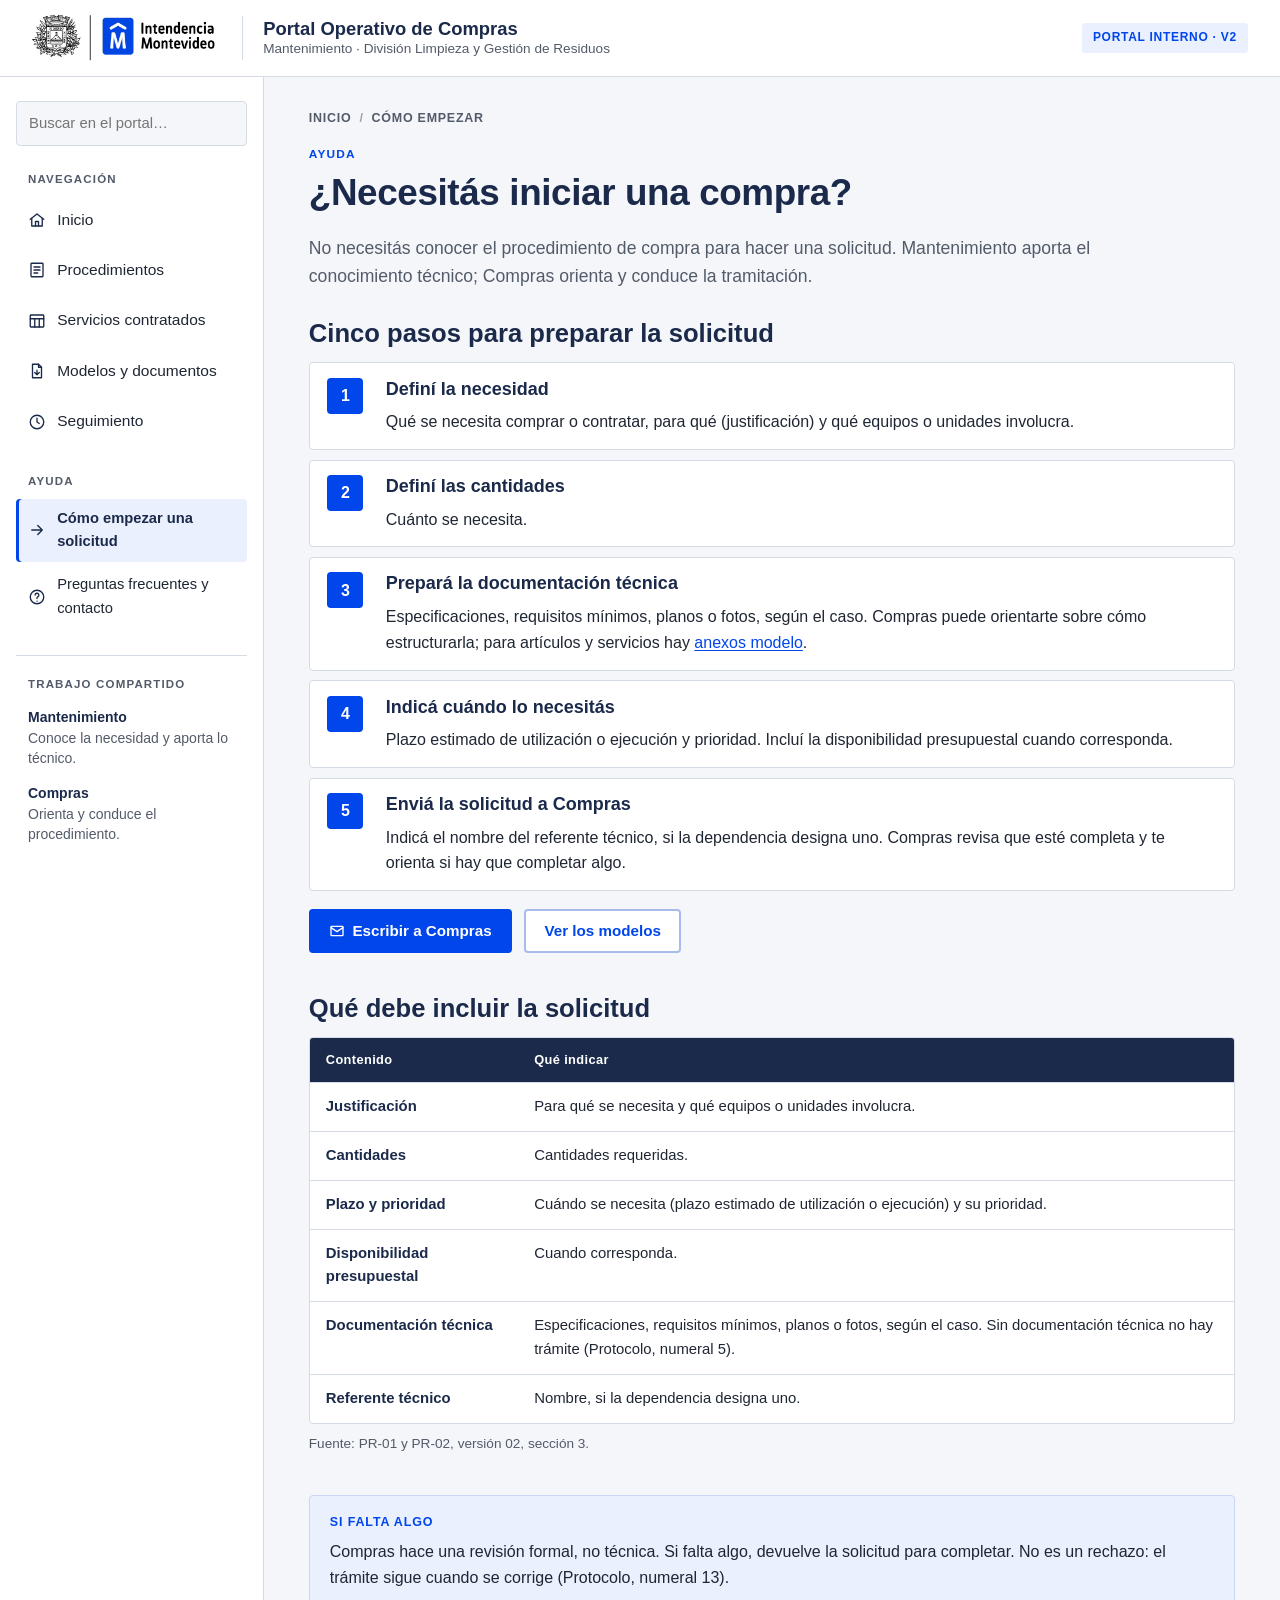
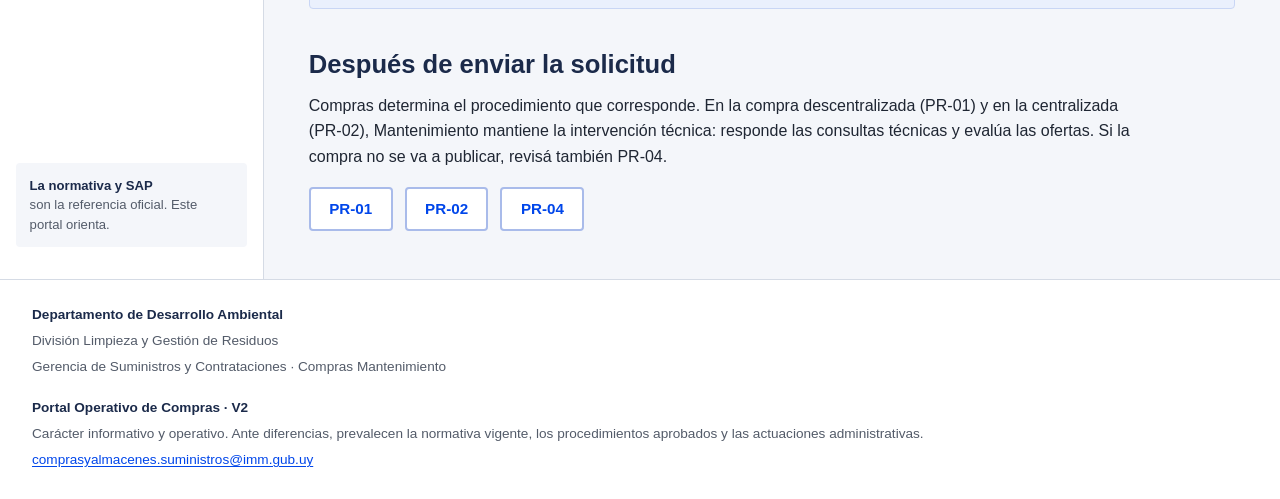
==== commit 67271135: "Seguimiento: enlace al Registro SP en Google Sheets Reemplaza el bloque 'Acceso pendiente' por el en" ====
--- a/como-empezar.html
+++ b/como-empezar.html
@@ -34,7 +34,7 @@
       </form>
       <nav class="side-nav" aria-label="Navegación principal">
         <p class="side__label">Navegación</p>
-        <ul><li><a href="index.html"><svg viewBox="0 0 24 24" aria-hidden="true" focusable="false"><path d="M3 11l9-7 9 7"/><path d="M5 10v10h14V10"/><path d="M10 20v-6h4v6"/></svg><span>Inicio</span></a></li><li><a href="procedimientos.html"><svg viewBox="0 0 24 24" aria-hidden="true" focusable="false"><rect x="4" y="3" width="16" height="18" rx="1"/><path d="M8 8h8M8 12h8M8 16h5"/></svg><span>Procedimientos</span></a></li><li><a href="servicios.html"><svg viewBox="0 0 24 24" aria-hidden="true" focusable="false"><rect x="3" y="4" width="18" height="16" rx="1"/><path d="M3 9h18M9 9v11M15 9v11"/></svg><span>Servicios contratados</span></a></li><li><a href="documentos.html"><svg viewBox="0 0 24 24" aria-hidden="true" focusable="false"><path d="M14 3H6v18h12V7z"/><path d="M14 3v4h4"/><path d="M12 11v6M9 14l3 3 3-3"/></svg><span>Modelos y documentos</span></a></li><li><a href="seguimiento.html"><svg viewBox="0 0 24 24" aria-hidden="true" focusable="false"><circle cx="12" cy="12" r="9"/><path d="M12 7v5l3 2"/></svg><span>Seguimiento</span><span class="pill pill--soon">Próximamente</span></a></li></ul>
+        <ul><li><a href="index.html"><svg viewBox="0 0 24 24" aria-hidden="true" focusable="false"><path d="M3 11l9-7 9 7"/><path d="M5 10v10h14V10"/><path d="M10 20v-6h4v6"/></svg><span>Inicio</span></a></li><li><a href="procedimientos.html"><svg viewBox="0 0 24 24" aria-hidden="true" focusable="false"><rect x="4" y="3" width="16" height="18" rx="1"/><path d="M8 8h8M8 12h8M8 16h5"/></svg><span>Procedimientos</span></a></li><li><a href="servicios.html"><svg viewBox="0 0 24 24" aria-hidden="true" focusable="false"><rect x="3" y="4" width="18" height="16" rx="1"/><path d="M3 9h18M9 9v11M15 9v11"/></svg><span>Servicios contratados</span></a></li><li><a href="documentos.html"><svg viewBox="0 0 24 24" aria-hidden="true" focusable="false"><path d="M14 3H6v18h12V7z"/><path d="M14 3v4h4"/><path d="M12 11v6M9 14l3 3 3-3"/></svg><span>Modelos y documentos</span></a></li><li><a href="seguimiento.html"><svg viewBox="0 0 24 24" aria-hidden="true" focusable="false"><circle cx="12" cy="12" r="9"/><path d="M12 7v5l3 2"/></svg><span>Seguimiento</span></a></li></ul>
       </nav>
       <nav class="side-nav side-nav--sec" aria-label="Ayuda">
         <p class="side__label">Ayuda</p>
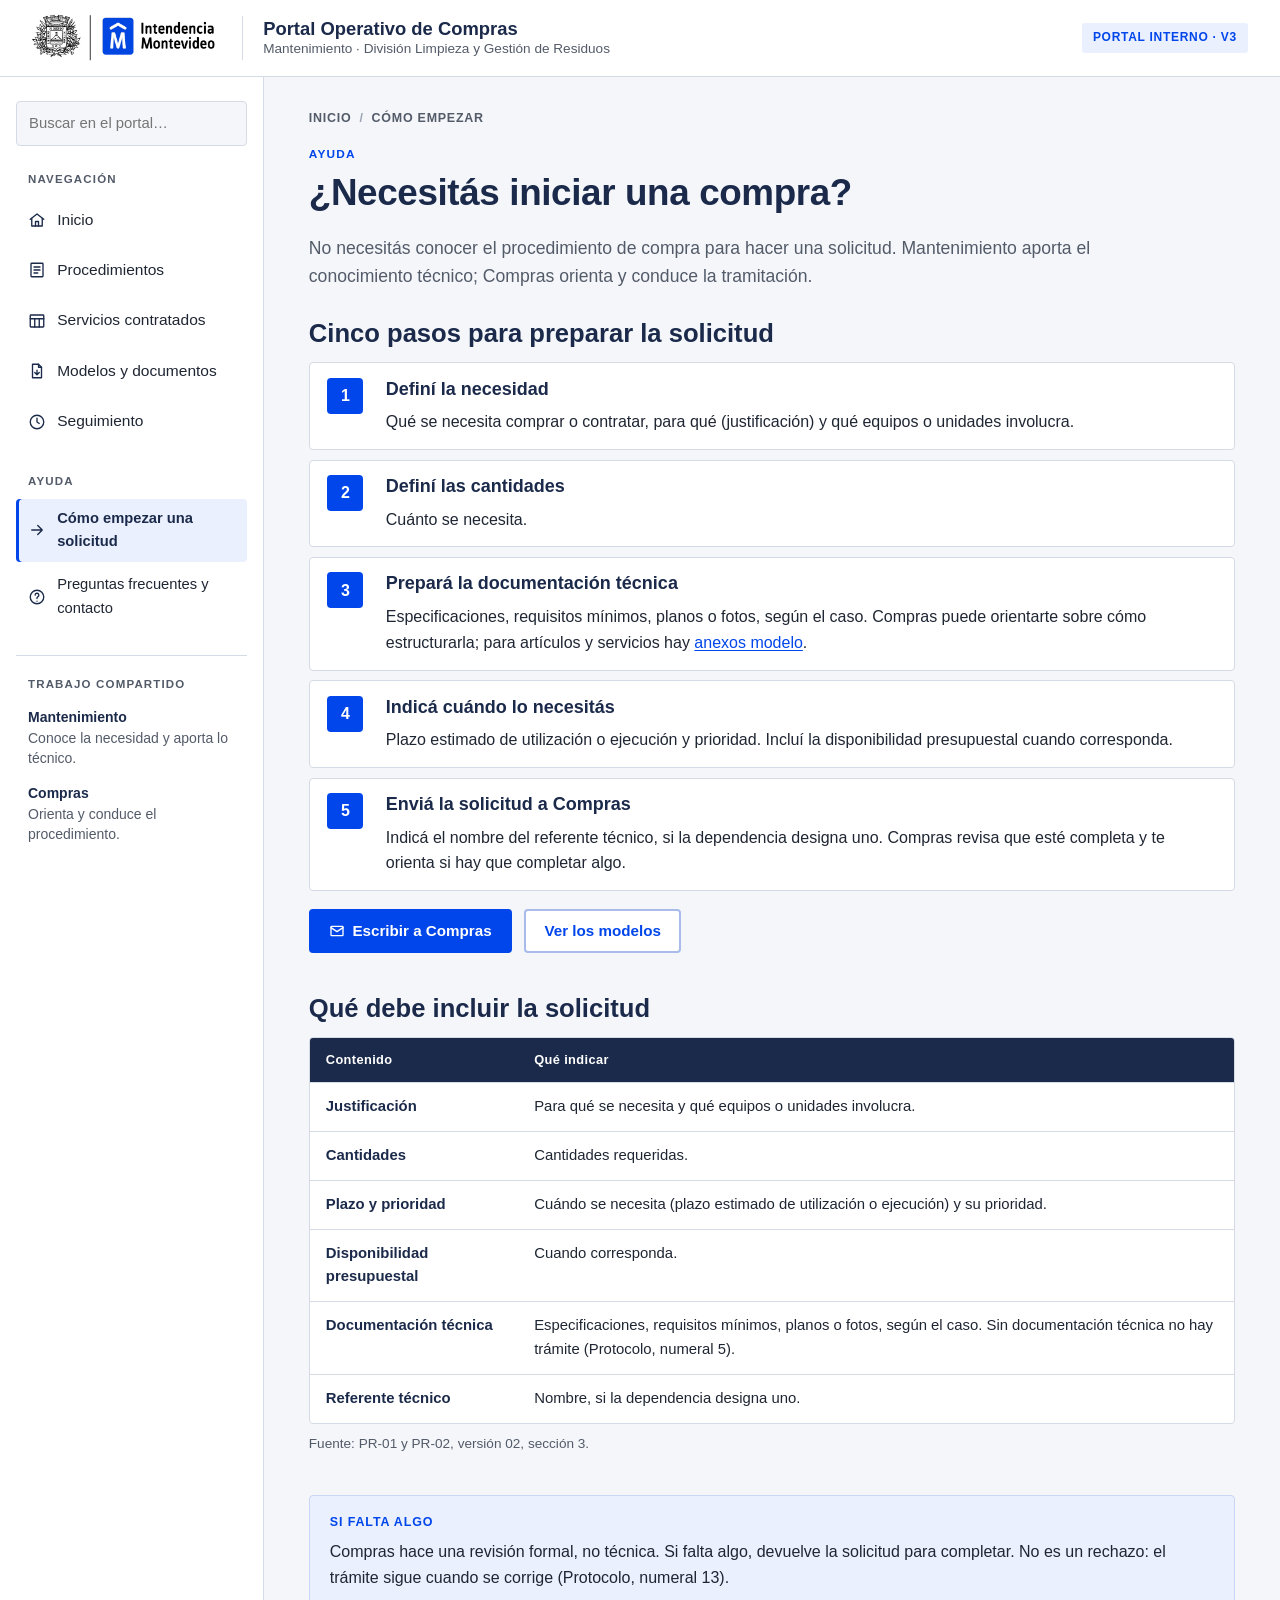
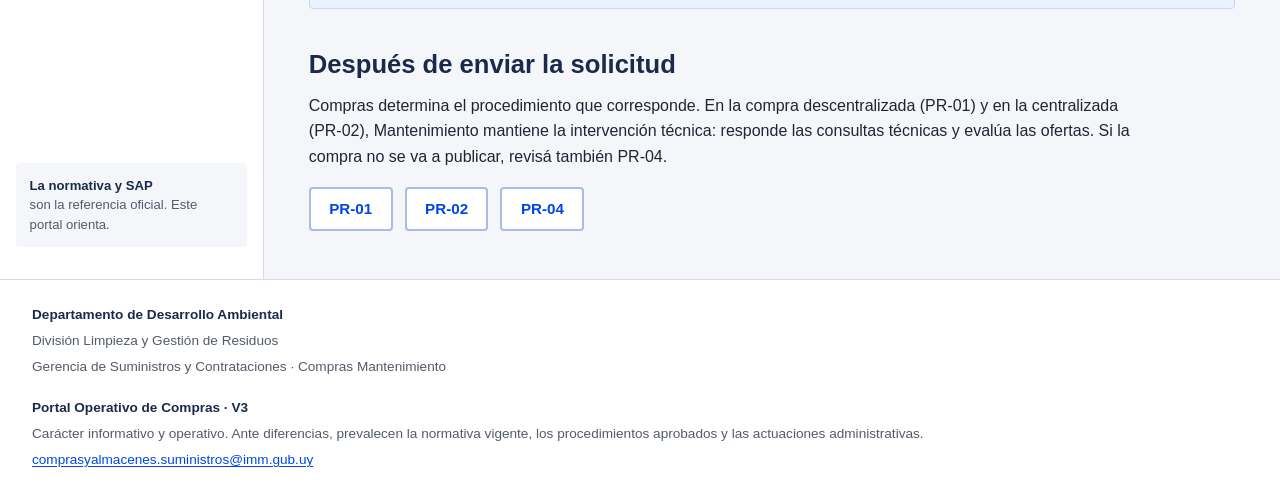
==== commit cc6d3735: "Portal V3: versión funcional con Seguimientos de Compras Mantenimiento Co-Authored-By: Claude Opus 5" ====
--- a/como-empezar.html
+++ b/como-empezar.html
@@ -20,7 +20,7 @@
         <a class="top__name" href="index.html">Portal Operativo de Compras</a>
         <span class="top__sub">Mantenimiento · División Limpieza y Gestión de Residuos</span>
       </div>
-      <span class="top__tag">Portal interno · <span data-cfg="version">V2</span></span>
+      <span class="top__tag">Portal interno · <span data-cfg="version">V3</span></span>
       <button class="nav-toggle" type="button" aria-expanded="false" aria-controls="menu"><span class="nav-toggle__bars" aria-hidden="true"></span>Menú</button>
     </div>
   </header>
@@ -109,7 +109,7 @@
       <p>Gerencia de Suministros y Contrataciones · Compras Mantenimiento</p>
     </div>
     <div>
-      <p><strong>Portal Operativo de Compras · <span data-cfg="version">V2</span></strong></p>
+      <p><strong>Portal Operativo de Compras · <span data-cfg="version">V3</span></strong></p>
       <p>Carácter informativo y operativo. Ante diferencias, prevalecen la normativa vigente, los procedimientos aprobados y las actuaciones administrativas.</p>
       <p><a href="mailto:comprasyalmacenes.suministros@imm.gub.uy">comprasyalmacenes.suministros@imm.gub.uy</a></p>
     </div>
--- a/assets/css/styles.css
+++ b/assets/css/styles.css
@@ -1,5 +1,5 @@
 /* =========================================================
-   Portal Operativo de Compras · V2 · estilos
+   Portal Operativo de Compras · V3 · estilos
    Identidad del portal original: azul marino de los
    procedimientos, azul del logotipo IM, Arial, líneas finas.
    Organización tomada de las pantallas de referencia V2.
@@ -287,6 +287,33 @@
 .foot p { margin: 0 0 .25rem; }
 .foot strong { color: var(--navy); }
 
+/* Flujo del Tablero de Seguimiento */
+.flow { list-style: none; margin: 0 0 1rem; padding: 0; display: grid; grid-template-columns: repeat(4, minmax(0, 1fr)); gap: 1.6rem; }
+.flow > li { position: relative; margin: 0; background: var(--white); border: 1px solid var(--line); border-top: 4px solid var(--navy); border-radius: var(--radius); padding: .9rem 1rem; }
+.flow > li + li::before { content: "\2192"; position: absolute; left: -1.35rem; top: 50%; transform: translateY(-50%); color: var(--navy); font-weight: 700; font-size: 1.1rem; }
+.flow__k { display: block; font-size: .72rem; font-weight: 700; letter-spacing: .05em; text-transform: uppercase; color: var(--blue); margin-bottom: .2rem; }
+.flow h3 { font-size: 1rem; margin: 0 0 .3rem; color: var(--navy); }
+.flow p { margin: 0; font-size: .9rem; color: var(--muted); }
+.map { width: 100%; border-collapse: collapse; background: var(--white); border: 1px solid var(--line); font-size: .93rem; }
+.map th, .map td { text-align: left; padding: .6rem .8rem; border-bottom: 1px solid var(--line); vertical-align: top; }
+.map thead th { background: var(--navy); color: #fff; font-size: .8rem; letter-spacing: .04em; text-transform: uppercase; }
+.map td:first-child { font-weight: 700; color: var(--navy); white-space: nowrap; }
+.map .arrow { color: var(--muted); text-align: center; width: 2rem; }
+.map tr.map__sep td { border-top: 2px dashed #B7BECB; }
+.tag-st { display: inline-block; font-weight: 700; font-size: .85rem; padding: .15rem .5rem; border-radius: 3px; border-left: 4px solid; }
+.tag-st--ini { background: #FCF1DE; border-color: #B7791F; color: #7A4306; }
+.tag-st--pro { background: #E4EEF8; border-color: #2E6DA4; color: #1F4E79; }
+.tag-st--fin { background: #E5F2E7; border-color: #3A7D44; color: #285A30; }
+.tag-st--ver { background: #EEF0F3; border-color: #4A5568; color: #3A4352; }
+.tag-st--fue { background: #EDEDED; border-color: #7F7F7F; color: #4A4A4A; }
+@media (max-width: 1100px) { .flow { grid-template-columns: repeat(2, minmax(0, 1fr)); } .flow > li:nth-child(3)::before { display: none; } }
+@media (max-width: 640px) {
+  .flow { grid-template-columns: 1fr; gap: 1.4rem; }
+  .flow > li + li::before { content: "\2193"; left: 50%; top: -1.25rem; transform: translateX(-50%); display: block !important; }
+  .map td:first-child { white-space: normal; }
+  .map .arrow { display: none; }
+}
+
 /* ---------- Adaptación ---------- */
 @media (max-width: 1100px) {
   .grid--4 { grid-template-columns: repeat(2, minmax(0, 1fr)); }
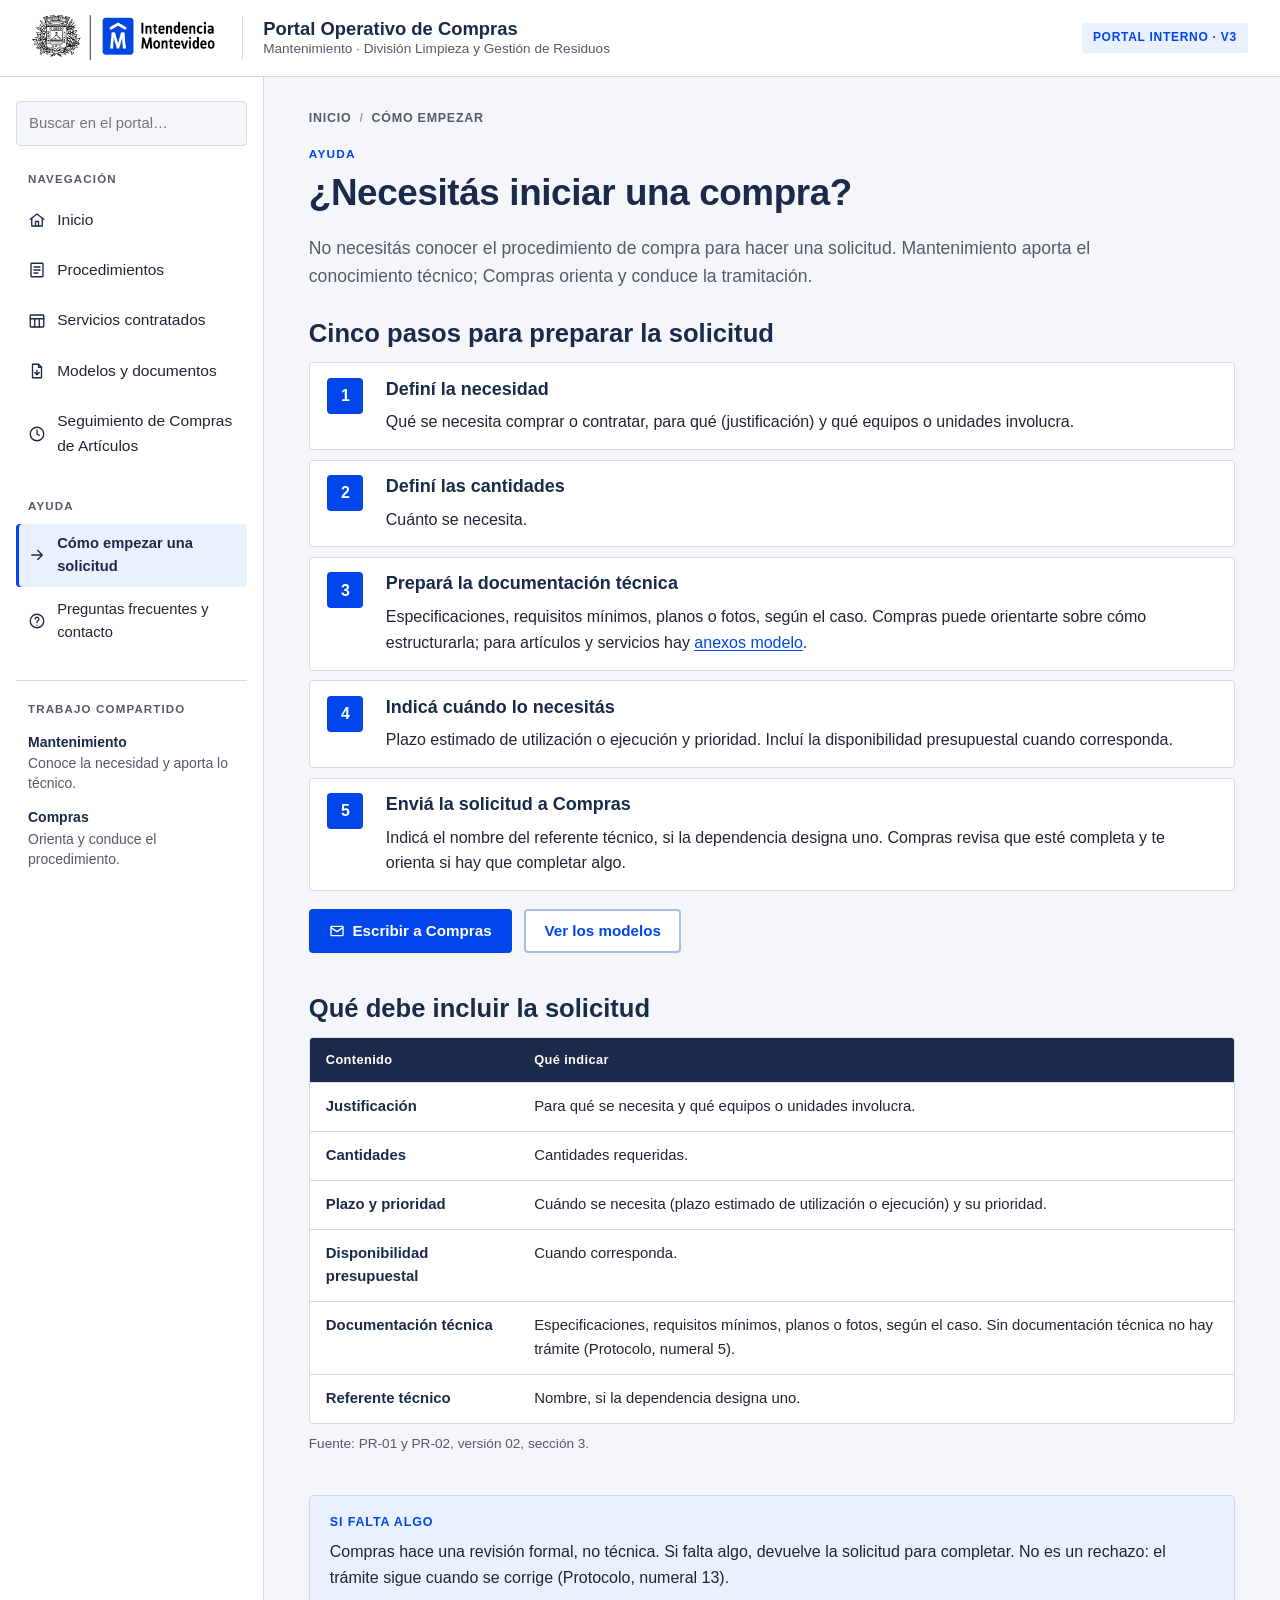
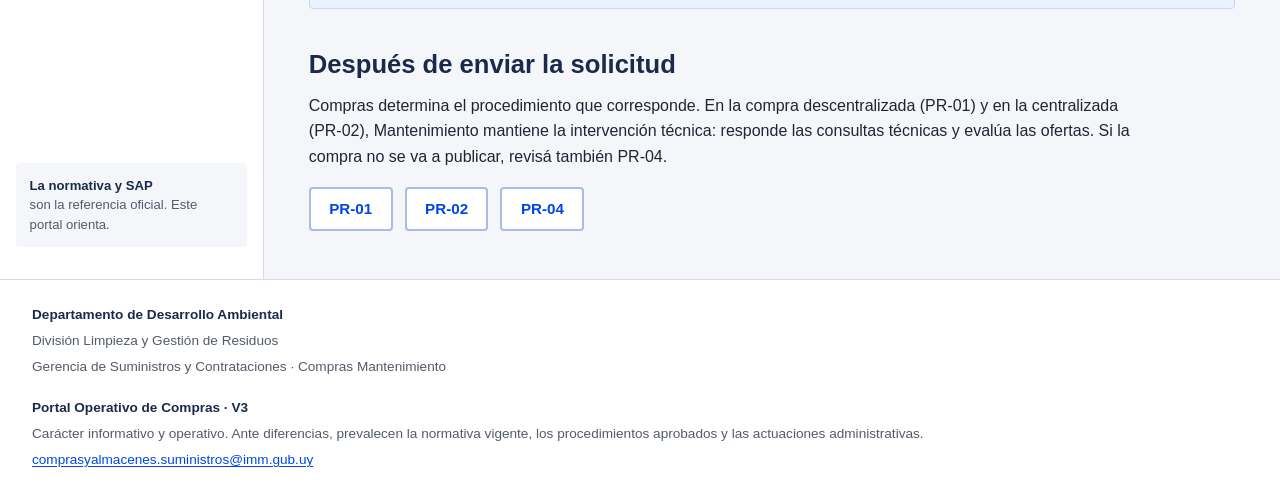
==== commit 8869616e: "Menú: Seguimiento pasa a «Seguimiento de Compras de Artículos» Co-Authored-By: Claude Opus 5.5 <nore" ====
--- a/como-empezar.html
+++ b/como-empezar.html
@@ -34,7 +34,7 @@
       </form>
       <nav class="side-nav" aria-label="Navegación principal">
         <p class="side__label">Navegación</p>
-        <ul><li><a href="index.html"><svg viewBox="0 0 24 24" aria-hidden="true" focusable="false"><path d="M3 11l9-7 9 7"/><path d="M5 10v10h14V10"/><path d="M10 20v-6h4v6"/></svg><span>Inicio</span></a></li><li><a href="procedimientos.html"><svg viewBox="0 0 24 24" aria-hidden="true" focusable="false"><rect x="4" y="3" width="16" height="18" rx="1"/><path d="M8 8h8M8 12h8M8 16h5"/></svg><span>Procedimientos</span></a></li><li><a href="servicios.html"><svg viewBox="0 0 24 24" aria-hidden="true" focusable="false"><rect x="3" y="4" width="18" height="16" rx="1"/><path d="M3 9h18M9 9v11M15 9v11"/></svg><span>Servicios contratados</span></a></li><li><a href="documentos.html"><svg viewBox="0 0 24 24" aria-hidden="true" focusable="false"><path d="M14 3H6v18h12V7z"/><path d="M14 3v4h4"/><path d="M12 11v6M9 14l3 3 3-3"/></svg><span>Modelos y documentos</span></a></li><li><a href="seguimiento.html"><svg viewBox="0 0 24 24" aria-hidden="true" focusable="false"><circle cx="12" cy="12" r="9"/><path d="M12 7v5l3 2"/></svg><span>Seguimiento</span></a></li></ul>
+        <ul><li><a href="index.html"><svg viewBox="0 0 24 24" aria-hidden="true" focusable="false"><path d="M3 11l9-7 9 7"/><path d="M5 10v10h14V10"/><path d="M10 20v-6h4v6"/></svg><span>Inicio</span></a></li><li><a href="procedimientos.html"><svg viewBox="0 0 24 24" aria-hidden="true" focusable="false"><rect x="4" y="3" width="16" height="18" rx="1"/><path d="M8 8h8M8 12h8M8 16h5"/></svg><span>Procedimientos</span></a></li><li><a href="servicios.html"><svg viewBox="0 0 24 24" aria-hidden="true" focusable="false"><rect x="3" y="4" width="18" height="16" rx="1"/><path d="M3 9h18M9 9v11M15 9v11"/></svg><span>Servicios contratados</span></a></li><li><a href="documentos.html"><svg viewBox="0 0 24 24" aria-hidden="true" focusable="false"><path d="M14 3H6v18h12V7z"/><path d="M14 3v4h4"/><path d="M12 11v6M9 14l3 3 3-3"/></svg><span>Modelos y documentos</span></a></li><li><a href="seguimiento.html"><svg viewBox="0 0 24 24" aria-hidden="true" focusable="false"><circle cx="12" cy="12" r="9"/><path d="M12 7v5l3 2"/></svg><span>Seguimiento de Compras de Artículos</span></a></li></ul>
       </nav>
       <nav class="side-nav side-nav--sec" aria-label="Ayuda">
         <p class="side__label">Ayuda</p>
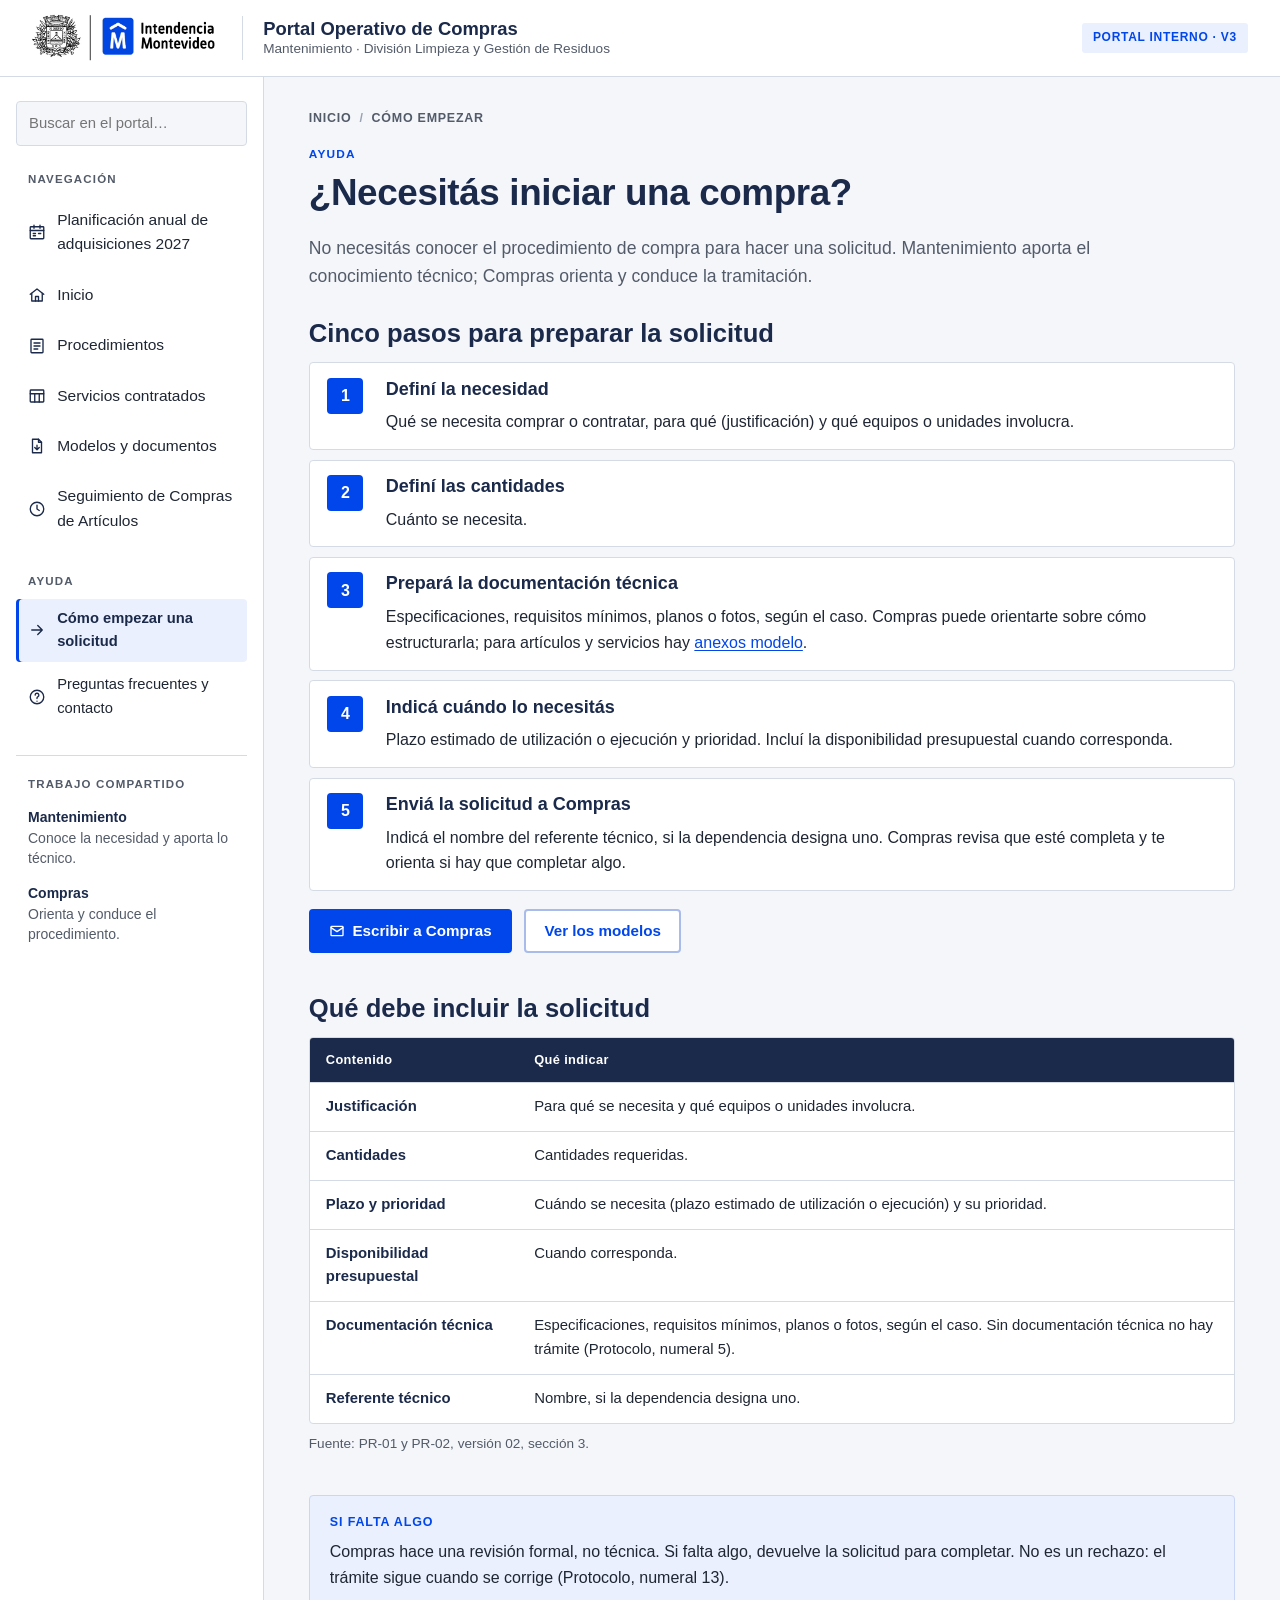
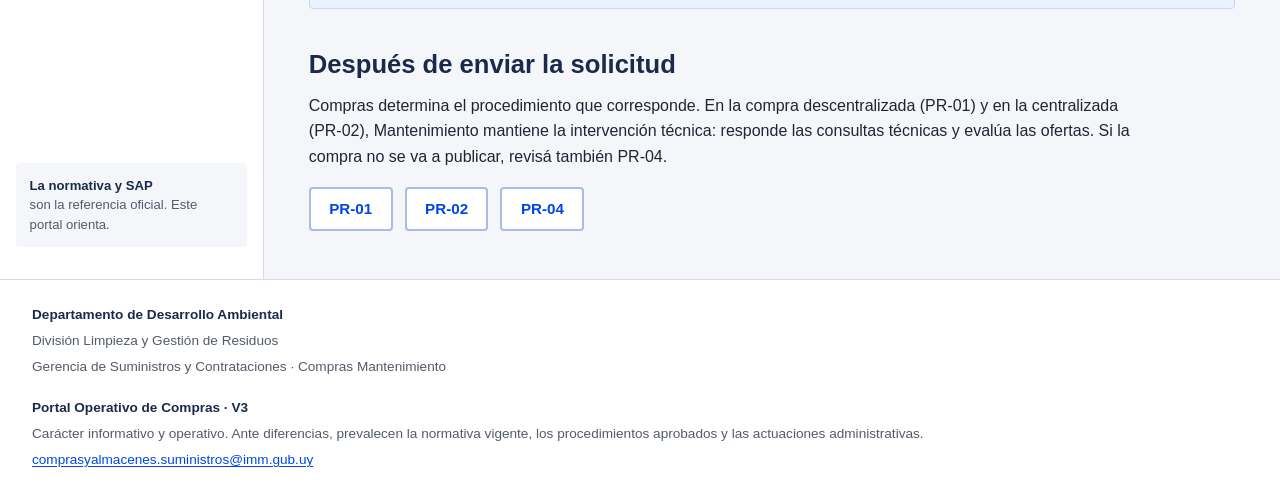
==== commit 2c7431de: "Nueva sección: Planificación anual de adquisiciones 2027 Página planificacion.html (en preparación)," ====
--- a/como-empezar.html
+++ b/como-empezar.html
@@ -34,7 +34,7 @@
       </form>
       <nav class="side-nav" aria-label="Navegación principal">
         <p class="side__label">Navegación</p>
-        <ul><li><a href="index.html"><svg viewBox="0 0 24 24" aria-hidden="true" focusable="false"><path d="M3 11l9-7 9 7"/><path d="M5 10v10h14V10"/><path d="M10 20v-6h4v6"/></svg><span>Inicio</span></a></li><li><a href="procedimientos.html"><svg viewBox="0 0 24 24" aria-hidden="true" focusable="false"><rect x="4" y="3" width="16" height="18" rx="1"/><path d="M8 8h8M8 12h8M8 16h5"/></svg><span>Procedimientos</span></a></li><li><a href="servicios.html"><svg viewBox="0 0 24 24" aria-hidden="true" focusable="false"><rect x="3" y="4" width="18" height="16" rx="1"/><path d="M3 9h18M9 9v11M15 9v11"/></svg><span>Servicios contratados</span></a></li><li><a href="documentos.html"><svg viewBox="0 0 24 24" aria-hidden="true" focusable="false"><path d="M14 3H6v18h12V7z"/><path d="M14 3v4h4"/><path d="M12 11v6M9 14l3 3 3-3"/></svg><span>Modelos y documentos</span></a></li><li><a href="seguimiento.html"><svg viewBox="0 0 24 24" aria-hidden="true" focusable="false"><circle cx="12" cy="12" r="9"/><path d="M12 7v5l3 2"/></svg><span>Seguimiento de Compras de Artículos</span></a></li></ul>
+        <ul><li><a href="planificacion.html"><svg viewBox="0 0 24 24" aria-hidden="true" focusable="false"><rect x="3" y="5" width="18" height="16" rx="1"/><path d="M3 10h18M8 3v4M16 3v4"/><path d="M7 14h3M7 17h3M14 14h3"/></svg><span>Planificación anual de adquisiciones 2027</span></a></li><li><a href="index.html"><svg viewBox="0 0 24 24" aria-hidden="true" focusable="false"><path d="M3 11l9-7 9 7"/><path d="M5 10v10h14V10"/><path d="M10 20v-6h4v6"/></svg><span>Inicio</span></a></li><li><a href="procedimientos.html"><svg viewBox="0 0 24 24" aria-hidden="true" focusable="false"><rect x="4" y="3" width="16" height="18" rx="1"/><path d="M8 8h8M8 12h8M8 16h5"/></svg><span>Procedimientos</span></a></li><li><a href="servicios.html"><svg viewBox="0 0 24 24" aria-hidden="true" focusable="false"><rect x="3" y="4" width="18" height="16" rx="1"/><path d="M3 9h18M9 9v11M15 9v11"/></svg><span>Servicios contratados</span></a></li><li><a href="documentos.html"><svg viewBox="0 0 24 24" aria-hidden="true" focusable="false"><path d="M14 3H6v18h12V7z"/><path d="M14 3v4h4"/><path d="M12 11v6M9 14l3 3 3-3"/></svg><span>Modelos y documentos</span></a></li><li><a href="seguimiento.html"><svg viewBox="0 0 24 24" aria-hidden="true" focusable="false"><circle cx="12" cy="12" r="9"/><path d="M12 7v5l3 2"/></svg><span>Seguimiento de Compras de Artículos</span></a></li></ul>
       </nav>
       <nav class="side-nav side-nav--sec" aria-label="Ayuda">
         <p class="side__label">Ayuda</p>
--- a/assets/css/styles.css
+++ b/assets/css/styles.css
@@ -286,6 +286,47 @@
 .foot { border-top: 1px solid var(--line); background: var(--white); padding: 1.5rem clamp(1rem, 3vw, 2rem); font-size: .85rem; color: var(--muted); display: flex; flex-wrap: wrap; gap: 1rem 2.5rem; justify-content: space-between; }
 .foot p { margin: 0 0 .25rem; }
 .foot strong { color: var(--navy); }
+
+/* Clasificación por importancia (Prioridad 1 · tarjetas) */
+.crit { --crit: #8C1C2E; --crit-soft: #F7ECEE; background: var(--white); border: 1px solid var(--line); border-radius: var(--radius); padding: 1.25rem 1.35rem 1rem; margin: 0 0 1.5rem; color: var(--navy); }
+.crit__head { display: flex; align-items: center; gap: .9rem; margin-bottom: 1.1rem; }
+.crit__mark { flex: 0 0 auto; width: 50px; height: 50px; display: grid; place-items: center; background: var(--crit-soft); border-radius: var(--radius); color: var(--crit); }
+.crit__mark svg { width: 32px; height: 32px; }
+.crit__titles { min-width: 0; }
+.crit__title { display: flex; flex-wrap: wrap; align-items: center; gap: .4rem .8rem; }
+.crit h2 { margin: 0; font-size: 1.45rem; color: var(--navy); }
+.crit__lead { margin: .2rem 0 0; color: var(--muted); }
+.pill--crit { background: var(--crit-soft, #F7ECEE); color: var(--crit, #8C1C2E); border: 1px solid #EBCFD4; }
+.crit__grid { list-style: none; margin: 0; padding: 0; display: grid; gap: 1rem; }
+.crit__grid--2 { grid-template-columns: repeat(2, minmax(0, 1fr)); }
+.crit__grid--4 { grid-template-columns: repeat(4, minmax(0, 1fr)); }
+.crit-card { position: relative; margin: 0; background: var(--white); border: 1px solid #C9D0DC; border-radius: var(--radius); padding: 1.1rem 1rem; display: flex; align-items: center; gap: 1rem; min-width: 0; }
+.crit-card::after { content: ""; position: absolute; top: -1px; right: 14px; width: 12px; height: 16px; background: var(--crit); clip-path: polygon(0 0, 100% 0, 100% 100%, 50% 72%, 0 100%); }
+.crit-card__icon { flex: 0 0 auto; width: 88px; height: 88px; border-radius: 50%; background: var(--crit-soft); display: grid; place-items: center; color: var(--navy); }
+.crit-card__icon svg { width: 56px; height: 56px; }
+.crit-card__text { min-width: 0; }
+.crit-card__name { display: block; font-size: 1.1rem; font-weight: 700; color: var(--navy); line-height: 1.25; overflow-wrap: anywhere; }
+.crit-card__sub { display: block; margin-top: .2rem; font-size: .86rem; color: var(--muted); line-height: 1.3; }
+.crit__grid--2 .crit-card__text { border-left: 1px solid var(--line); padding-left: 1rem; align-self: stretch; display: flex; flex-direction: column; justify-content: center; }
+.crit__grid--4 .crit-card { flex-direction: column; text-align: center; padding: 1.2rem .8rem 1rem; }
+.crit__foot { display: flex; align-items: center; gap: .5rem; margin: 1rem 0 0; padding-top: .75rem; border-top: 1px solid var(--line); font-size: .9rem; font-style: italic; color: var(--muted); }
+.crit__foot svg { flex: 0 0 auto; width: 18px; height: 18px; color: var(--muted); }
+@media (max-width: 1100px) { .crit__grid--4 { grid-template-columns: repeat(2, minmax(0, 1fr)); } }
+@media (max-width: 640px) {
+  .crit { padding: 1rem .9rem .85rem; }
+  .crit__head { align-items: flex-start; }
+  .crit h2 { font-size: 1.25rem; }
+  .crit__grid--2 { grid-template-columns: 1fr; }
+  .crit__grid--4 { grid-template-columns: repeat(2, minmax(0, 1fr)); gap: .75rem; }
+  .crit-card__icon { width: 70px; height: 70px; }
+  .crit-card__icon svg { width: 44px; height: 44px; }
+  .crit__grid--4 .crit-card { padding: 1rem .5rem .85rem; }
+  .crit__grid--4 .crit-card__name { font-size: 1rem; }
+}
+@media (max-width: 360px) { .crit__grid--4 { grid-template-columns: 1fr; } }
+
+.pending { background: var(--white); border: 1px dashed #B7BECB; border-radius: var(--radius); padding: 1rem 1.25rem; color: var(--muted); }
+.pending strong { color: var(--navy); }
 
 /* Flujo del Tablero de Seguimiento */
 .flow { list-style: none; margin: 0 0 1rem; padding: 0; display: grid; grid-template-columns: repeat(4, minmax(0, 1fr)); gap: 1.6rem; }
